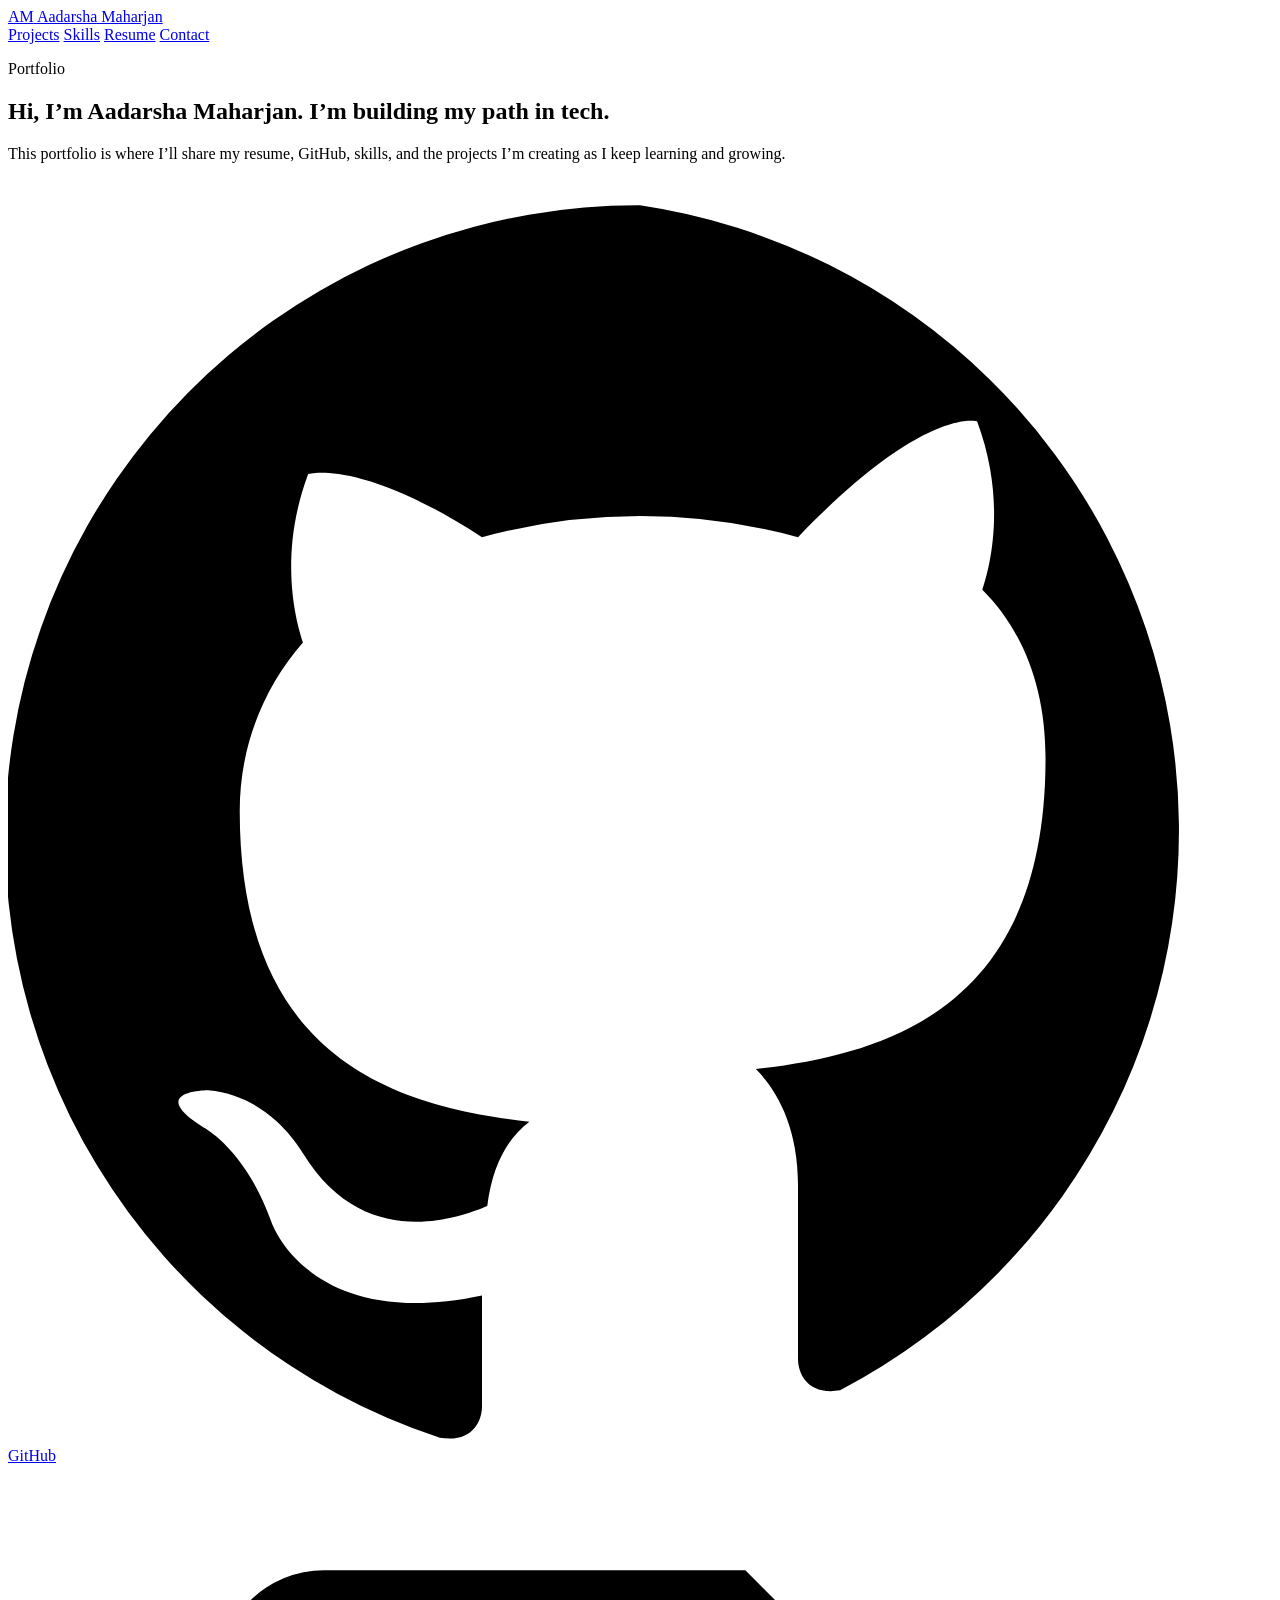
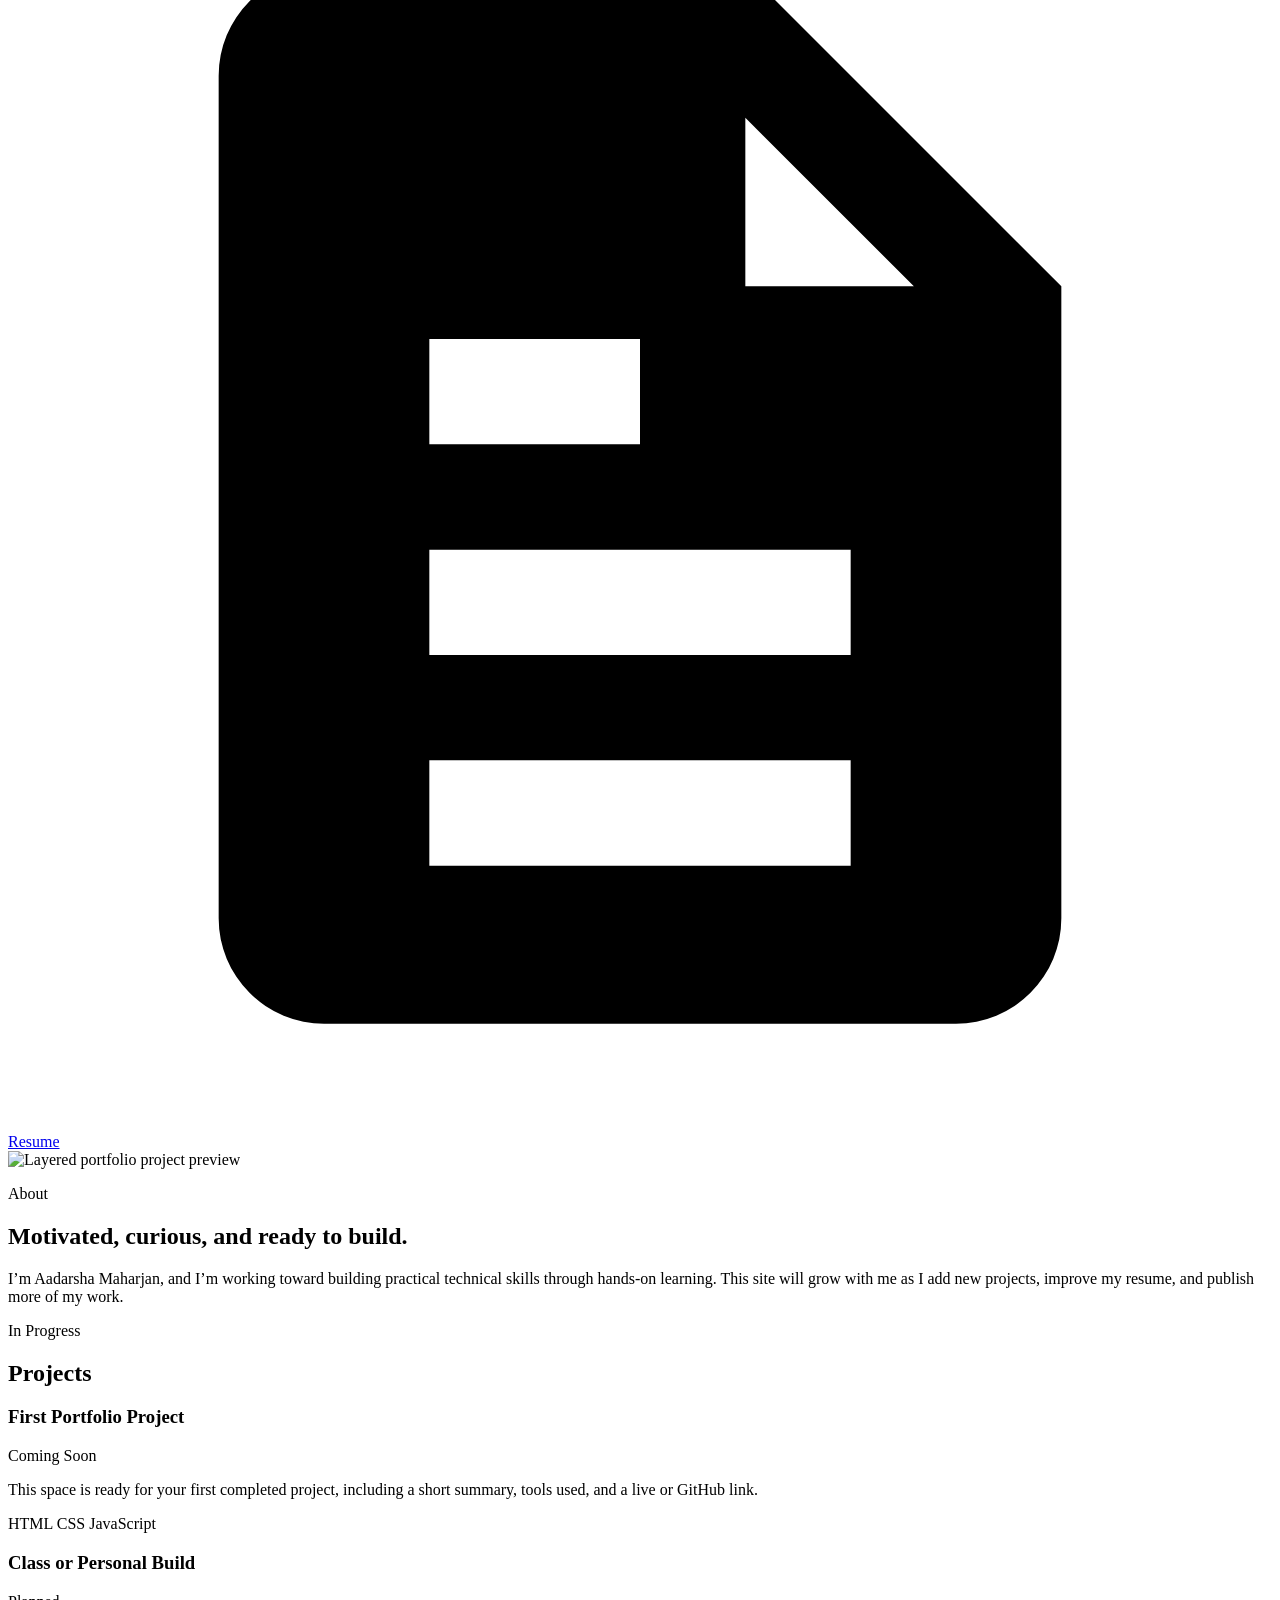
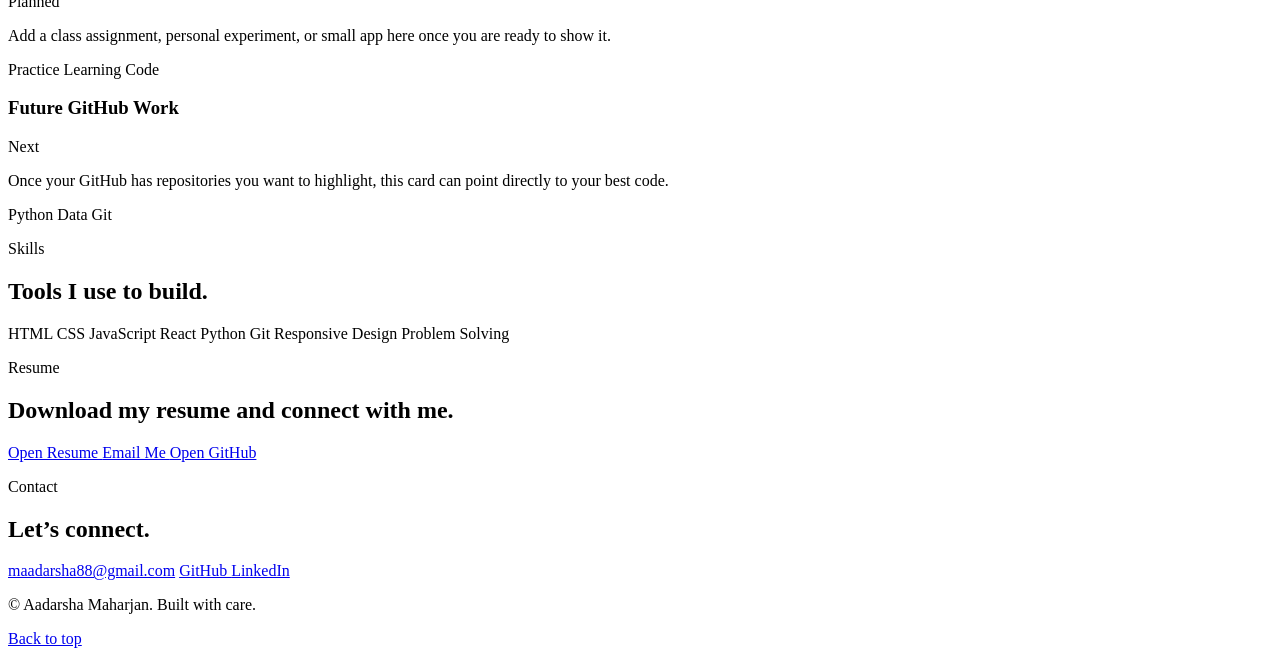
==== index.html @ b353021f "Add new index.html file" ====
<!doctype html>
<html lang="en">
  <head>
    <meta charset="utf-8" />
    <meta name="viewport" content="width=device-width, initial-scale=1" />
    <meta
      name="description"
      content="Portfolio website for Aadarsha Maharjan featuring resume, GitHub, skills, and upcoming projects."
    />
    <title>Aadarsha Maharjan | Portfolio</title>
    <link rel="preconnect" href="https://fonts.googleapis.com" />
    <link rel="preconnect" href="https://fonts.gstatic.com" crossorigin />
    <link
      href="https://fonts.googleapis.com/css2?family=Inter:wght@400;500;600;700;800&display=swap"
      rel="stylesheet"
    />
    <link rel="stylesheet" href="styles.css" />
  </head>
  <body>
    <header class="site-header">
      <a class="brand" href="#top" aria-label="Aadarsha Maharjan home">
        <span class="brand-mark">AM</span>
        <span>Aadarsha Maharjan</span>
      </a>

      <nav class="nav-links" aria-label="Main navigation">
        <a href="#projects">Projects</a>
        <a href="#skills">Skills</a>
        <a href="#resume">Resume</a>
        <a href="#contact">Contact</a>
      </nav>
    </header>

    <main id="top">
      <section class="hero" aria-labelledby="intro-title">
        <div class="hero-copy">
          <p class="eyebrow">Portfolio</p>
          <h1 id="intro-title">Hi, I’m Aadarsha Maharjan. I’m building my path in tech.</h1>
          <p class="hero-text">
            This portfolio is where I’ll share my resume, GitHub, skills, and the projects I’m
            creating as I keep learning and growing.
          </p>
          <div class="hero-actions" aria-label="Primary links">
            <a
              class="button primary"
              href="https://github.com/AadarshaMaharjan01"
              target="_blank"
              rel="noreferrer"
            >
              <svg aria-hidden="true" viewBox="0 0 24 24">
                <path
                  d="M12 .5A12 12 0 0 0 8.2 23.9c.6.1.8-.3.8-.6v-2.1c-3.3.7-4-1.4-4-1.4-.5-1.4-1.3-1.8-1.3-1.8-1.1-.7.1-.7.1-.7 1.2.1 1.8 1.2 1.8 1.2 1.1 1.8 2.8 1.3 3.5 1 .1-.8.4-1.3.8-1.6-2.7-.3-5.5-1.3-5.5-5.9 0-1.3.5-2.4 1.2-3.2-.1-.3-.5-1.6.1-3.2 0 0 1-.3 3.3 1.2a11.4 11.4 0 0 1 6 0C17.4 4.3 18.4 4.6 18.4 4.6c.6 1.6.2 2.9.1 3.2.8.8 1.2 1.9 1.2 3.2 0 4.6-2.8 5.6-5.5 5.9.4.4.8 1.1.8 2.2v3.3c0 .3.2.7.8.6A12 12 0 0 0 12 .5Z"
                />
              </svg>
              GitHub
            </a>
            <a
              class="button secondary"
              href="Resume_Aadarsha_New.docx"
              target="_blank"
              rel="noreferrer"
            >
              <svg aria-hidden="true" viewBox="0 0 24 24">
                <path
                  d="M14 2H6a2 2 0 0 0-2 2v16a2 2 0 0 0 2 2h12a2 2 0 0 0 2-2V8Zm0 2.8L17.2 8H14ZM8 13h8v2H8Zm0 4h8v2H8Zm0-8h4v2H8Z"
                />
              </svg>
              Resume
            </a>
          </div>
        </div>

        <div class="hero-visual" aria-label="Portfolio preview">
          <img src="assets/portfolio-visual.svg" alt="Layered portfolio project preview" />
        </div>
      </section>

      <section class="section about" aria-labelledby="about-title">
        <div>
          <p class="eyebrow">About</p>
          <h2 id="about-title">Motivated, curious, and ready to build.</h2>
        </div>
        <p>
          I’m Aadarsha Maharjan, and I’m working toward building practical technical skills through
          hands-on learning. This site will grow with me as I add new projects, improve my resume,
          and publish more of my work.
        </p>
      </section>

      <section class="section" id="projects" aria-labelledby="projects-title">
        <div class="section-heading">
          <p class="eyebrow">In Progress</p>
          <h2 id="projects-title">Projects</h2>
        </div>

        <div class="project-grid">
          <article class="project-card">
            <div class="project-media project-media-a"></div>
            <div class="project-body">
              <div class="project-topline">
                <h3>First Portfolio Project</h3>
                <span class="status-label">Coming Soon</span>
              </div>
              <p>
                This space is ready for your first completed project, including a short summary,
                tools used, and a live or GitHub link.
              </p>
              <div class="tags" aria-label="First Portfolio Project technologies">
                <span>HTML</span>
                <span>CSS</span>
                <span>JavaScript</span>
              </div>
            </div>
          </article>

          <article class="project-card">
            <div class="project-media project-media-b"></div>
            <div class="project-body">
              <div class="project-topline">
                <h3>Class or Personal Build</h3>
                <span class="status-label">Planned</span>
              </div>
              <p>
                Add a class assignment, personal experiment, or small app here once you are ready
                to show it.
              </p>
              <div class="tags" aria-label="Class or Personal Build technologies">
                <span>Practice</span>
                <span>Learning</span>
                <span>Code</span>
              </div>
            </div>
          </article>

          <article class="project-card">
            <div class="project-media project-media-c"></div>
            <div class="project-body">
              <div class="project-topline">
                <h3>Future GitHub Work</h3>
                <span class="status-label">Next</span>
              </div>
              <p>
                Once your GitHub has repositories you want to highlight, this card can point
                directly to your best code.
              </p>
              <div class="tags" aria-label="Future GitHub Work technologies">
                <span>Python</span>
                <span>Data</span>
                <span>Git</span>
              </div>
            </div>
          </article>
        </div>
      </section>

      <section class="section split-section" id="skills" aria-labelledby="skills-title">
        <div>
          <p class="eyebrow">Skills</p>
          <h2 id="skills-title">Tools I use to build.</h2>
        </div>

        <div class="skill-list" aria-label="Skills list">
          <span>HTML</span>
          <span>CSS</span>
          <span>JavaScript</span>
          <span>React</span>
          <span>Python</span>
          <span>Git</span>
          <span>Responsive Design</span>
          <span>Problem Solving</span>
        </div>
      </section>

      <section class="section resume-section" id="resume" aria-labelledby="resume-title">
        <div>
          <p class="eyebrow">Resume</p>
          <h2 id="resume-title">Download my resume and connect with me.</h2>
        </div>
        <div class="resume-actions">
          <a
            class="button primary"
            href="Resume_Aadarsha_New.docx"
            target="_blank"
            rel="noreferrer"
          >
            Open Resume
          </a>
          <a class="button secondary" href="mailto:maadarsha88@gmail.com">
            Email Me
          </a>
          <a
            class="button secondary"
            href="https://github.com/AadarshaMaharjan01"
            target="_blank"
            rel="noreferrer"
          >
            Open GitHub
          </a>
        </div>
      </section>

      <section class="section contact" id="contact" aria-labelledby="contact-title">
        <div>
          <p class="eyebrow">Contact</p>
          <h2 id="contact-title">Let’s connect.</h2>
        </div>
        <div class="contact-links">
          <a href="mailto:maadarsha88@gmail.com">maadarsha88@gmail.com</a>
          <a href="https://github.com/AadarshaMaharjan01" target="_blank" rel="noreferrer">
            GitHub
          </a>
          <a
            href="https://www.linkedin.com/in/aadarsha-maharjan-743132310/?skipRedirect=true"
            target="_blank"
            rel="noreferrer"
          >
            LinkedIn
          </a>
        </div>
      </section>
    </main>

    <footer class="site-footer">
      <p>© <span id="year"></span> Aadarsha Maharjan. Built with care.</p>
      <a href="#top">Back to top</a>
    </footer>

    <script src="script.js"></script>
  </body>
</html>
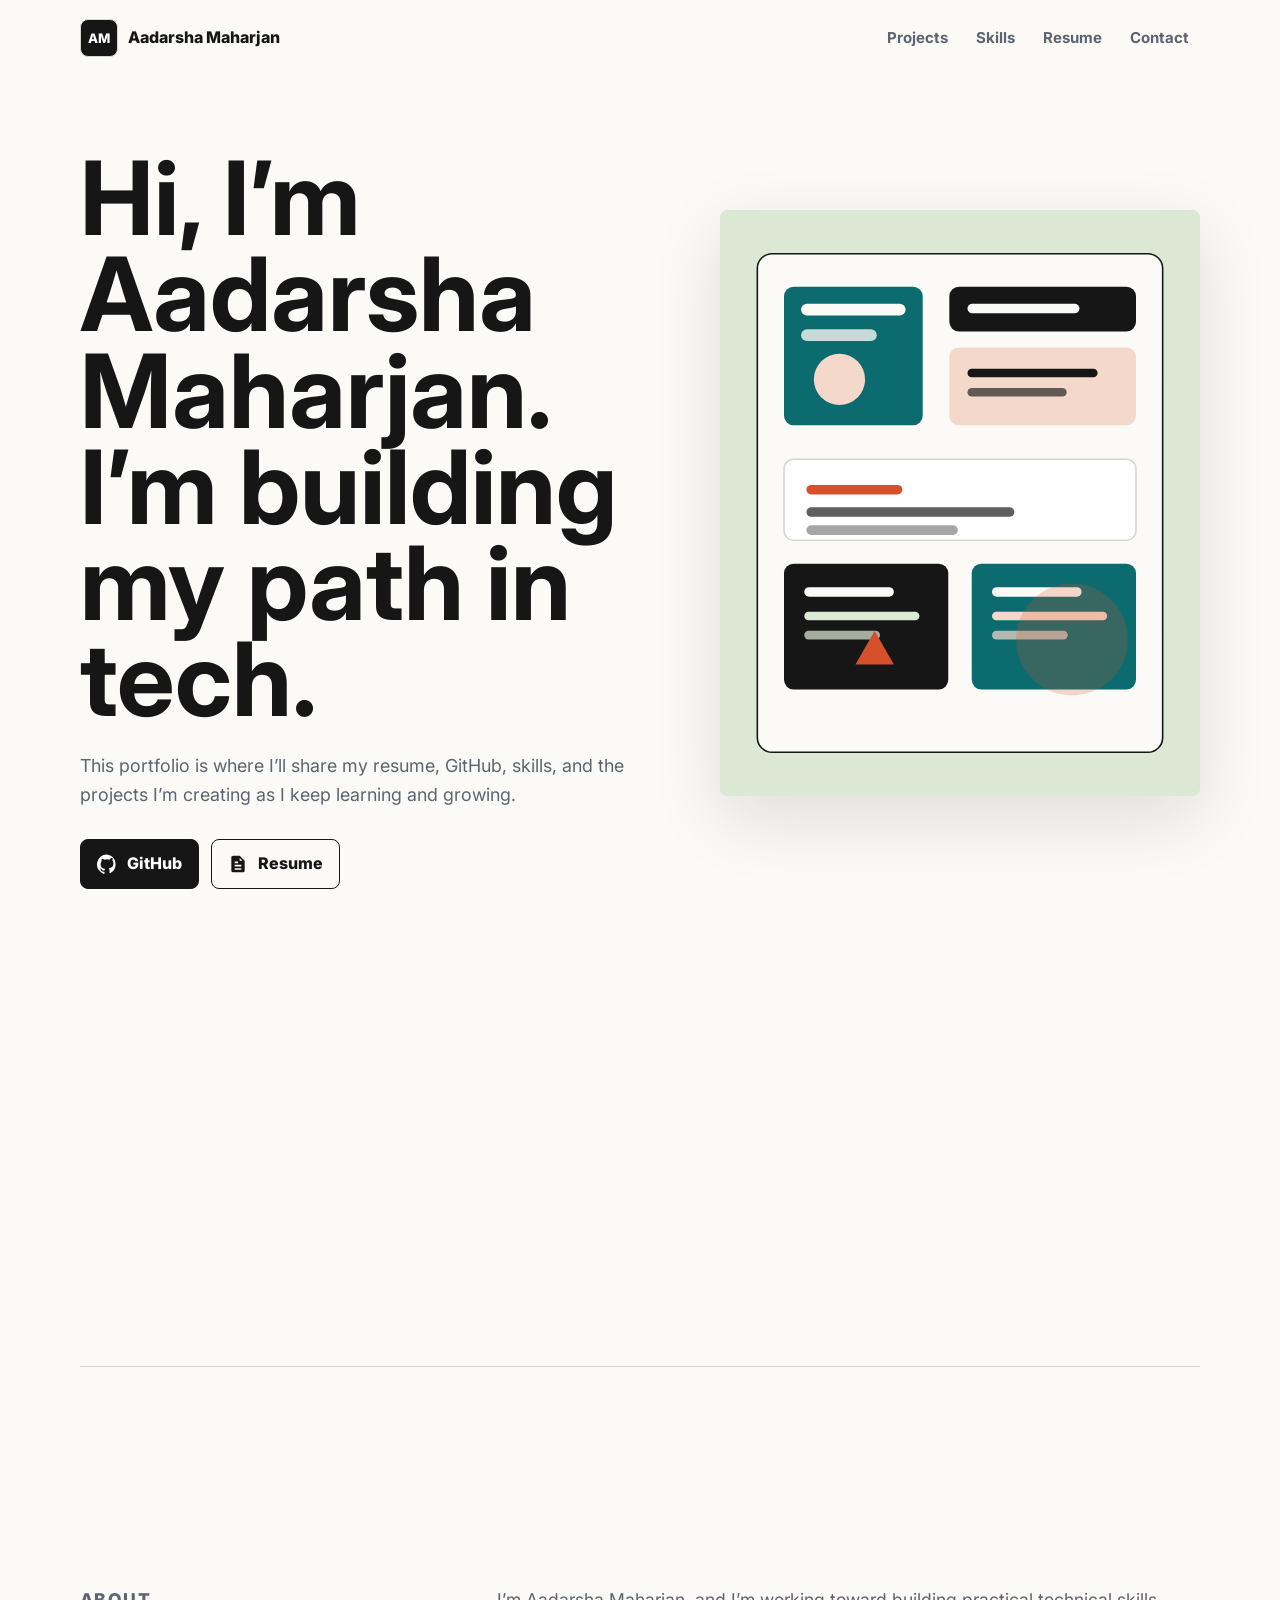
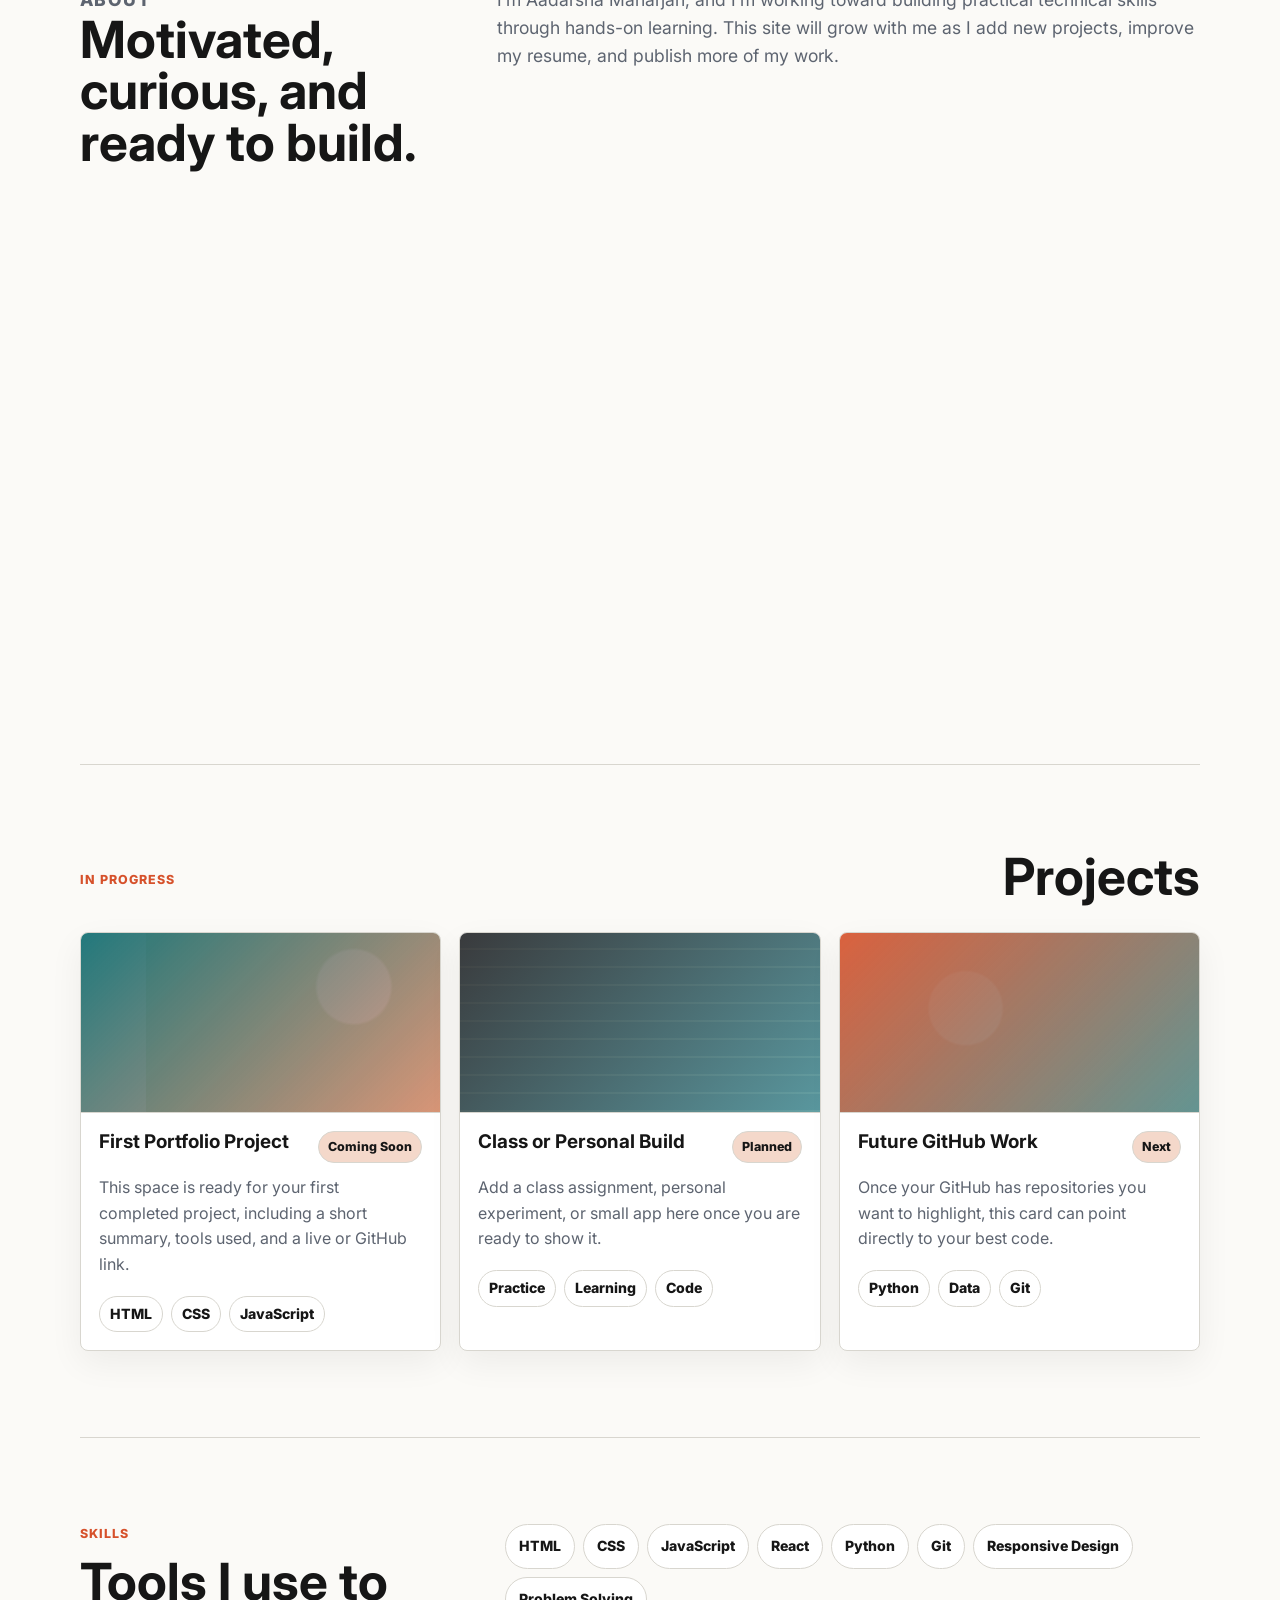
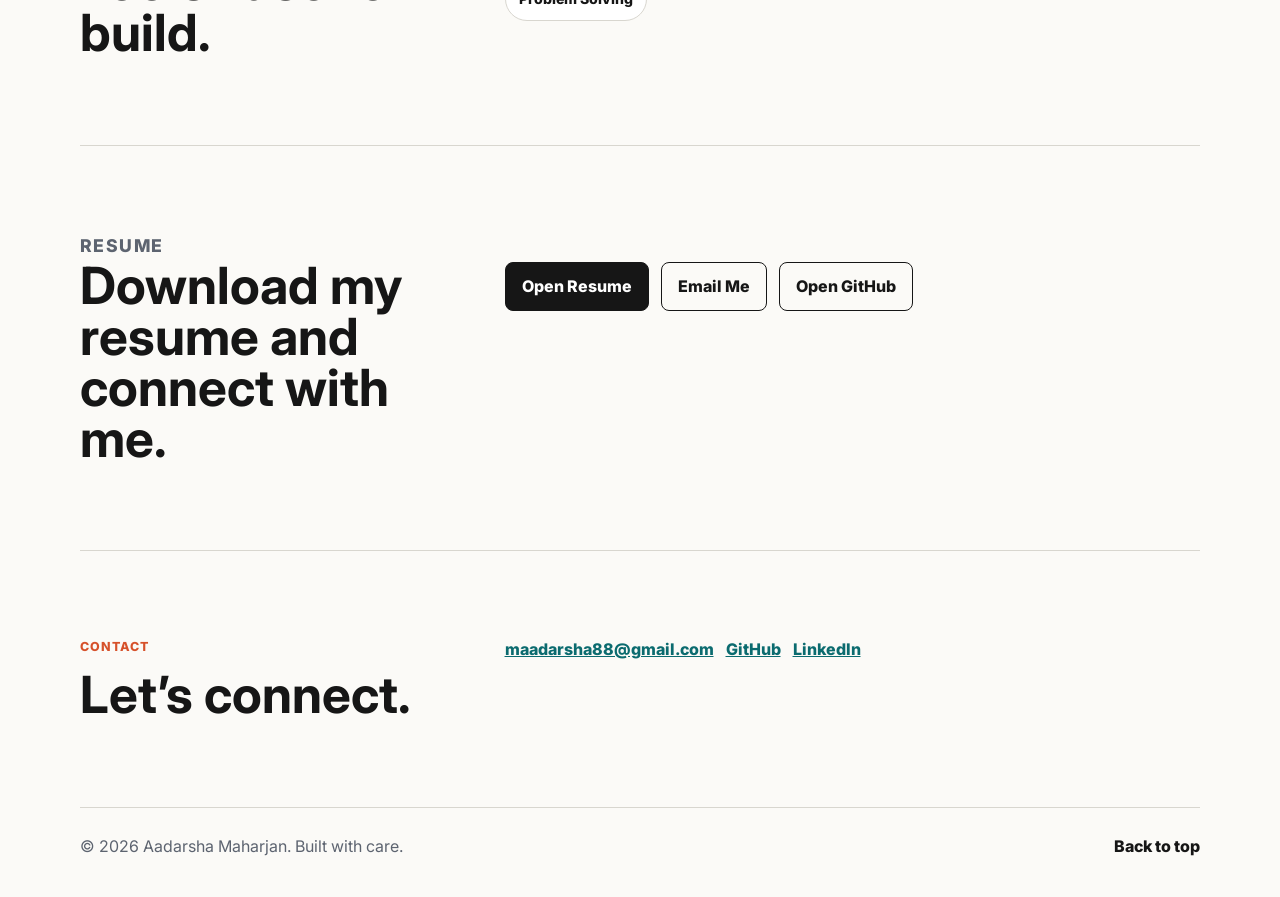
==== commit 35204b29: "Add files via upload" ====
--- a/index.html
+++ b/index.html
@@ -32,60 +32,64 @@
     </header>
 
     <main id="top">
-      <section class="hero" aria-labelledby="intro-title">
-        <div class="hero-copy">
-          <p class="eyebrow">Portfolio</p>
-          <h1 id="intro-title">Hi, I’m Aadarsha Maharjan. I’m building my path in tech.</h1>
-          <p class="hero-text">
-            This portfolio is where I’ll share my resume, GitHub, skills, and the projects I’m
-            creating as I keep learning and growing.
+      <div class="hero-stage">
+        <section class="hero" aria-labelledby="intro-title">
+          <div class="hero-copy">
+            <p class="eyebrow hero-kicker scroll-fade step-one">Portfolio</p>
+            <h1 id="intro-title">Hi, I’m Aadarsha Maharjan. I’m building my path in tech.</h1>
+            <p class="hero-text scroll-fade step-one">
+              This portfolio is where I’ll share my resume, GitHub, skills, and the projects I’m
+              creating as I keep learning and growing.
+            </p>
+            <div class="hero-actions scroll-fade step-two" aria-label="Primary links">
+              <a
+                class="button primary"
+                href="https://github.com/AadarshaMaharjan01"
+                target="_blank"
+                rel="noreferrer"
+              >
+                <svg aria-hidden="true" viewBox="0 0 24 24">
+                  <path
+                    d="M12 .5A12 12 0 0 0 8.2 23.9c.6.1.8-.3.8-.6v-2.1c-3.3.7-4-1.4-4-1.4-.5-1.4-1.3-1.8-1.3-1.8-1.1-.7.1-.7.1-.7 1.2.1 1.8 1.2 1.8 1.2 1.1 1.8 2.8 1.3 3.5 1 .1-.8.4-1.3.8-1.6-2.7-.3-5.5-1.3-5.5-5.9 0-1.3.5-2.4 1.2-3.2-.1-.3-.5-1.6.1-3.2 0 0 1-.3 3.3 1.2a11.4 11.4 0 0 1 6 0C17.4 4.3 18.4 4.6 18.4 4.6c.6 1.6.2 2.9.1 3.2.8.8 1.2 1.9 1.2 3.2 0 4.6-2.8 5.6-5.5 5.9.4.4.8 1.1.8 2.2v3.3c0 .3.2.7.8.6A12 12 0 0 0 12 .5Z"
+                  />
+                </svg>
+                GitHub
+              </a>
+              <a
+                class="button secondary"
+                href="Resume_Aadarsha_New.docx"
+                target="_blank"
+                rel="noreferrer"
+              >
+                <svg aria-hidden="true" viewBox="0 0 24 24">
+                  <path
+                    d="M14 2H6a2 2 0 0 0-2 2v16a2 2 0 0 0 2 2h12a2 2 0 0 0 2-2V8Zm0 2.8L17.2 8H14ZM8 13h8v2H8Zm0 4h8v2H8Zm0-8h4v2H8Z"
+                  />
+                </svg>
+                Resume
+              </a>
+            </div>
+          </div>
+
+          <div class="hero-visual scroll-fade step-three" aria-label="Portfolio preview">
+            <img src="assets/portfolio-visual.svg" alt="Layered portfolio project preview" />
+          </div>
+        </section>
+      </div>
+
+      <div class="about-stage">
+        <section class="section about" aria-labelledby="about-title">
+          <div class="scroll-fade about-step-one">
+            <p class="eyebrow">About</p>
+            <h2 id="about-title">Motivated, curious, and ready to build.</h2>
+          </div>
+          <p class="scroll-fade about-step-two">
+            I’m Aadarsha Maharjan, and I’m working toward building practical technical skills
+            through hands-on learning. This site will grow with me as I add new projects, improve
+            my resume, and publish more of my work.
           </p>
-          <div class="hero-actions" aria-label="Primary links">
-            <a
-              class="button primary"
-              href="https://github.com/AadarshaMaharjan01"
-              target="_blank"
-              rel="noreferrer"
-            >
-              <svg aria-hidden="true" viewBox="0 0 24 24">
-                <path
-                  d="M12 .5A12 12 0 0 0 8.2 23.9c.6.1.8-.3.8-.6v-2.1c-3.3.7-4-1.4-4-1.4-.5-1.4-1.3-1.8-1.3-1.8-1.1-.7.1-.7.1-.7 1.2.1 1.8 1.2 1.8 1.2 1.1 1.8 2.8 1.3 3.5 1 .1-.8.4-1.3.8-1.6-2.7-.3-5.5-1.3-5.5-5.9 0-1.3.5-2.4 1.2-3.2-.1-.3-.5-1.6.1-3.2 0 0 1-.3 3.3 1.2a11.4 11.4 0 0 1 6 0C17.4 4.3 18.4 4.6 18.4 4.6c.6 1.6.2 2.9.1 3.2.8.8 1.2 1.9 1.2 3.2 0 4.6-2.8 5.6-5.5 5.9.4.4.8 1.1.8 2.2v3.3c0 .3.2.7.8.6A12 12 0 0 0 12 .5Z"
-                />
-              </svg>
-              GitHub
-            </a>
-            <a
-              class="button secondary"
-              href="Resume_Aadarsha_New.docx"
-              target="_blank"
-              rel="noreferrer"
-            >
-              <svg aria-hidden="true" viewBox="0 0 24 24">
-                <path
-                  d="M14 2H6a2 2 0 0 0-2 2v16a2 2 0 0 0 2 2h12a2 2 0 0 0 2-2V8Zm0 2.8L17.2 8H14ZM8 13h8v2H8Zm0 4h8v2H8Zm0-8h4v2H8Z"
-                />
-              </svg>
-              Resume
-            </a>
-          </div>
-        </div>
-
-        <div class="hero-visual" aria-label="Portfolio preview">
-          <img src="assets/portfolio-visual.svg" alt="Layered portfolio project preview" />
-        </div>
-      </section>
-
-      <section class="section about" aria-labelledby="about-title">
-        <div>
-          <p class="eyebrow">About</p>
-          <h2 id="about-title">Motivated, curious, and ready to build.</h2>
-        </div>
-        <p>
-          I’m Aadarsha Maharjan, and I’m working toward building practical technical skills through
-          hands-on learning. This site will grow with me as I add new projects, improve my resume,
-          and publish more of my work.
-        </p>
-      </section>
+        </section>
+      </div>
 
       <section class="section" id="projects" aria-labelledby="projects-title">
         <div class="section-heading">
--- a/styles.css
+++ b/styles.css
@@ -0,0 +1,506 @@
+:root {
+  color-scheme: light;
+  --ink: #161616;
+  --muted: #5d6470;
+  --paper: #fbfaf7;
+  --panel: #ffffff;
+  --line: #d8d6cf;
+  --primary: #0b6b6f;
+  --primary-dark: #084f53;
+  --accent: #d6512b;
+  --accent-soft: #f4d8ca;
+  --green-soft: #dbe8d3;
+  --shadow: 0 22px 70px rgba(20, 20, 20, 0.12);
+}
+
+* {
+  box-sizing: border-box;
+}
+
+html {
+  scroll-behavior: smooth;
+}
+
+body {
+  margin: 0;
+  background: var(--paper);
+  color: var(--ink);
+  font-family: Inter, system-ui, -apple-system, BlinkMacSystemFont, "Segoe UI", sans-serif;
+  line-height: 1.6;
+}
+
+a {
+  color: inherit;
+}
+
+.site-header {
+  position: sticky;
+  top: 0;
+  z-index: 10;
+  display: flex;
+  align-items: center;
+  justify-content: space-between;
+  gap: 24px;
+  width: min(1120px, calc(100% - 32px));
+  margin: 0 auto;
+  padding: 18px 0;
+  background: rgba(251, 250, 247, 0.88);
+  backdrop-filter: blur(16px);
+}
+
+.brand,
+.nav-links,
+.hero-actions,
+.resume-actions,
+.contact-links,
+.site-footer {
+  display: flex;
+  align-items: center;
+}
+
+.brand {
+  gap: 10px;
+  font-weight: 800;
+  text-decoration: none;
+  letter-spacing: 0;
+}
+
+.brand-mark {
+  display: inline-grid;
+  width: 38px;
+  height: 38px;
+  place-items: center;
+  border: 1px solid var(--line);
+  background: var(--ink);
+  color: white;
+  border-radius: 8px;
+  font-size: 0.82rem;
+}
+
+.nav-links {
+  gap: 6px;
+}
+
+.nav-links a {
+  padding: 8px 11px;
+  color: var(--muted);
+  font-size: 0.94rem;
+  font-weight: 700;
+  text-decoration: none;
+}
+
+.nav-links a:hover {
+  color: var(--ink);
+}
+
+main {
+  width: min(1120px, calc(100% - 32px));
+  margin: 0 auto;
+}
+
+.hero-stage {
+  min-height: calc(100vh + 390px);
+}
+
+.about-stage {
+  min-height: calc(82vh + 260px);
+}
+
+.hero {
+  position: sticky;
+  top: var(--header-height, 74px);
+  display: grid;
+  grid-template-columns: minmax(0, 1.02fr) minmax(320px, 0.82fr);
+  align-items: center;
+  gap: 44px;
+  min-height: calc(100vh - var(--header-height, 74px));
+  padding: 42px 0 74px;
+}
+
+.about-stage .about {
+  position: sticky;
+  top: var(--header-height, 74px);
+  min-height: min(620px, calc(82vh - var(--header-height, 74px)));
+  align-content: center;
+  gap: 30px;
+  padding: 56px 0;
+}
+
+.eyebrow {
+  margin: 0 0 12px;
+  color: var(--accent);
+  font-size: 0.78rem;
+  font-weight: 800;
+  letter-spacing: 0.08em;
+  text-transform: uppercase;
+}
+
+h1,
+h2,
+h3,
+p {
+  overflow-wrap: anywhere;
+}
+
+h1 {
+  max-width: 820px;
+  margin: 0;
+  font-size: clamp(3rem, 8vw, 6.7rem);
+  line-height: 0.94;
+  letter-spacing: 0;
+}
+
+h2 {
+  margin: 0;
+  font-size: clamp(2rem, 4vw, 4.15rem);
+  line-height: 1;
+  letter-spacing: 0;
+}
+
+h3 {
+  margin: 0;
+  font-size: 1.18rem;
+  line-height: 1.2;
+}
+
+.hero-text {
+  max-width: 670px;
+  margin: 24px 0 0;
+  color: var(--muted);
+  font-size: 1.12rem;
+}
+
+.js .scroll-fade {
+  opacity: var(--reveal-opacity, 0);
+  transform: translateY(var(--reveal-lift, 22px));
+  transition:
+    opacity 120ms linear,
+    transform 120ms linear;
+  will-change: opacity, transform;
+}
+
+.js .step-one {
+  --reveal-opacity: var(--hero-reveal-one, 0);
+  --reveal-lift: calc((1 - var(--hero-reveal-one, 0)) * 22px);
+}
+
+.js .step-two {
+  --reveal-opacity: var(--hero-reveal-two, 0);
+  --reveal-lift: calc((1 - var(--hero-reveal-two, 0)) * 24px);
+}
+
+.js .step-three {
+  --reveal-opacity: var(--hero-reveal-three, 0);
+  --reveal-lift: calc((1 - var(--hero-reveal-three, 0)) * 28px);
+}
+
+.js .about-step-one {
+  --reveal-opacity: var(--about-reveal-one, 0);
+  --reveal-lift: calc((1 - var(--about-reveal-one, 0)) * 24px);
+}
+
+.js .about-step-two {
+  --reveal-opacity: var(--about-reveal-two, 0);
+  --reveal-lift: calc((1 - var(--about-reveal-two, 0)) * 28px);
+}
+
+@media (prefers-reduced-motion: reduce) {
+  .js .scroll-fade {
+    opacity: 1;
+    transform: none;
+    transition: none;
+  }
+}
+
+.hero-actions,
+.resume-actions {
+  flex-wrap: wrap;
+  gap: 12px;
+  margin-top: 30px;
+}
+
+.button {
+  display: inline-flex;
+  align-items: center;
+  justify-content: center;
+  min-height: 46px;
+  gap: 10px;
+  padding: 11px 16px;
+  border: 1px solid var(--ink);
+  border-radius: 8px;
+  font-weight: 800;
+  text-decoration: none;
+}
+
+.button svg {
+  width: 20px;
+  height: 20px;
+  fill: currentColor;
+  flex: 0 0 auto;
+}
+
+.button.primary {
+  background: var(--ink);
+  color: white;
+}
+
+.button.primary:hover {
+  background: var(--primary-dark);
+  border-color: var(--primary-dark);
+}
+
+.button.secondary {
+  background: transparent;
+  color: var(--ink);
+}
+
+.button.secondary:hover {
+  background: var(--accent-soft);
+}
+
+.hero-visual {
+  position: relative;
+  min-height: 460px;
+  border-radius: 8px;
+  overflow: hidden;
+  box-shadow: var(--shadow);
+  background: var(--green-soft);
+}
+
+.hero-visual img {
+  display: block;
+  width: 100%;
+  height: 100%;
+  min-height: 460px;
+  object-fit: cover;
+}
+
+.section {
+  padding: 86px 0;
+  border-top: 1px solid var(--line);
+}
+
+.about,
+.split-section,
+.resume-section,
+.contact {
+  display: grid;
+  grid-template-columns: minmax(220px, 0.55fr) minmax(0, 1fr);
+  gap: 42px;
+  align-items: start;
+}
+
+.about p,
+.resume-section p {
+  margin: 0;
+  color: var(--muted);
+  font-size: 1.1rem;
+}
+
+.section-heading {
+  display: flex;
+  align-items: end;
+  justify-content: space-between;
+  gap: 24px;
+  margin-bottom: 30px;
+}
+
+.project-grid {
+  display: grid;
+  grid-template-columns: repeat(3, minmax(0, 1fr));
+  gap: 18px;
+}
+
+.project-card {
+  min-width: 0;
+  overflow: hidden;
+  border: 1px solid var(--line);
+  border-radius: 8px;
+  background: var(--panel);
+  box-shadow: 0 12px 34px rgba(20, 20, 20, 0.06);
+}
+
+.project-media {
+  min-height: 180px;
+  border-bottom: 1px solid var(--line);
+  background-color: var(--green-soft);
+  background-image:
+    linear-gradient(135deg, rgba(11, 107, 111, 0.9), rgba(214, 81, 43, 0.55)),
+    radial-gradient(circle at 76% 30%, rgba(255, 255, 255, 0.85) 0 12%, transparent 13%),
+    linear-gradient(90deg, rgba(255, 255, 255, 0.7) 0 18%, transparent 18% 100%);
+}
+
+.project-media-b {
+  background-color: #d9dfeb;
+  background-image:
+    linear-gradient(135deg, rgba(22, 22, 22, 0.82), rgba(11, 107, 111, 0.62)),
+    repeating-linear-gradient(0deg, rgba(255, 255, 255, 0.8) 0 2px, transparent 2px 18px);
+}
+
+.project-media-c {
+  background-color: var(--accent-soft);
+  background-image:
+    linear-gradient(135deg, rgba(214, 81, 43, 0.88), rgba(11, 107, 111, 0.62)),
+    radial-gradient(circle at 35% 42%, rgba(255, 255, 255, 0.75) 0 14%, transparent 15%);
+}
+
+.project-body {
+  padding: 18px;
+}
+
+.project-topline {
+  display: flex;
+  align-items: start;
+  justify-content: space-between;
+  gap: 14px;
+}
+
+.project-topline a {
+  color: var(--primary);
+  font-weight: 800;
+  text-decoration: none;
+}
+
+.status-label {
+  flex: 0 0 auto;
+  border: 1px solid var(--line);
+  border-radius: 999px;
+  padding: 5px 9px;
+  background: var(--accent-soft);
+  color: var(--ink);
+  font-size: 0.78rem;
+  font-weight: 800;
+}
+
+.project-body p {
+  min-height: 76px;
+  margin: 12px 0 18px;
+  color: var(--muted);
+}
+
+.tags,
+.skill-list {
+  display: flex;
+  flex-wrap: wrap;
+  gap: 8px;
+}
+
+.tags span,
+.skill-list span {
+  border: 1px solid var(--line);
+  border-radius: 999px;
+  background: #fff;
+  color: var(--ink);
+  font-size: 0.88rem;
+  font-weight: 800;
+}
+
+.tags span {
+  padding: 6px 10px;
+}
+
+.skill-list span {
+  padding: 10px 13px;
+}
+
+.contact-links {
+  flex-wrap: wrap;
+  gap: 12px;
+}
+
+.contact-links a,
+.contact-links span {
+  color: var(--primary);
+  font-weight: 800;
+}
+
+.site-footer {
+  justify-content: space-between;
+  gap: 20px;
+  width: min(1120px, calc(100% - 32px));
+  margin: 0 auto;
+  padding: 26px 0 38px;
+  border-top: 1px solid var(--line);
+  color: var(--muted);
+}
+
+.site-footer p {
+  margin: 0;
+}
+
+.site-footer a {
+  color: var(--ink);
+  font-weight: 800;
+  text-decoration: none;
+}
+
+@media (max-width: 860px) {
+  .site-header {
+    align-items: start;
+    flex-direction: column;
+  }
+
+  .nav-links {
+    width: 100%;
+    overflow-x: auto;
+    padding-bottom: 4px;
+  }
+
+  .hero,
+  .about,
+  .split-section,
+  .resume-section,
+  .contact {
+    grid-template-columns: 1fr;
+  }
+
+  .hero {
+    min-height: auto;
+    gap: 30px;
+    padding-top: 34px;
+  }
+
+  .hero-visual,
+  .hero-visual img {
+    min-height: 340px;
+  }
+
+  .project-grid {
+    grid-template-columns: 1fr;
+  }
+
+  .project-body p {
+    min-height: 0;
+  }
+}
+
+@media (max-width: 520px) {
+  main,
+  .site-header,
+  .site-footer {
+    width: min(100% - 24px, 1120px);
+  }
+
+  h1 {
+    font-size: clamp(2.45rem, 15vw, 3.4rem);
+  }
+
+  h2 {
+    font-size: 2rem;
+  }
+
+  .section {
+    padding: 62px 0;
+  }
+
+  .button,
+  .resume-actions,
+  .hero-actions {
+    width: 100%;
+  }
+
+  .site-footer {
+    align-items: start;
+    flex-direction: column;
+  }
+}
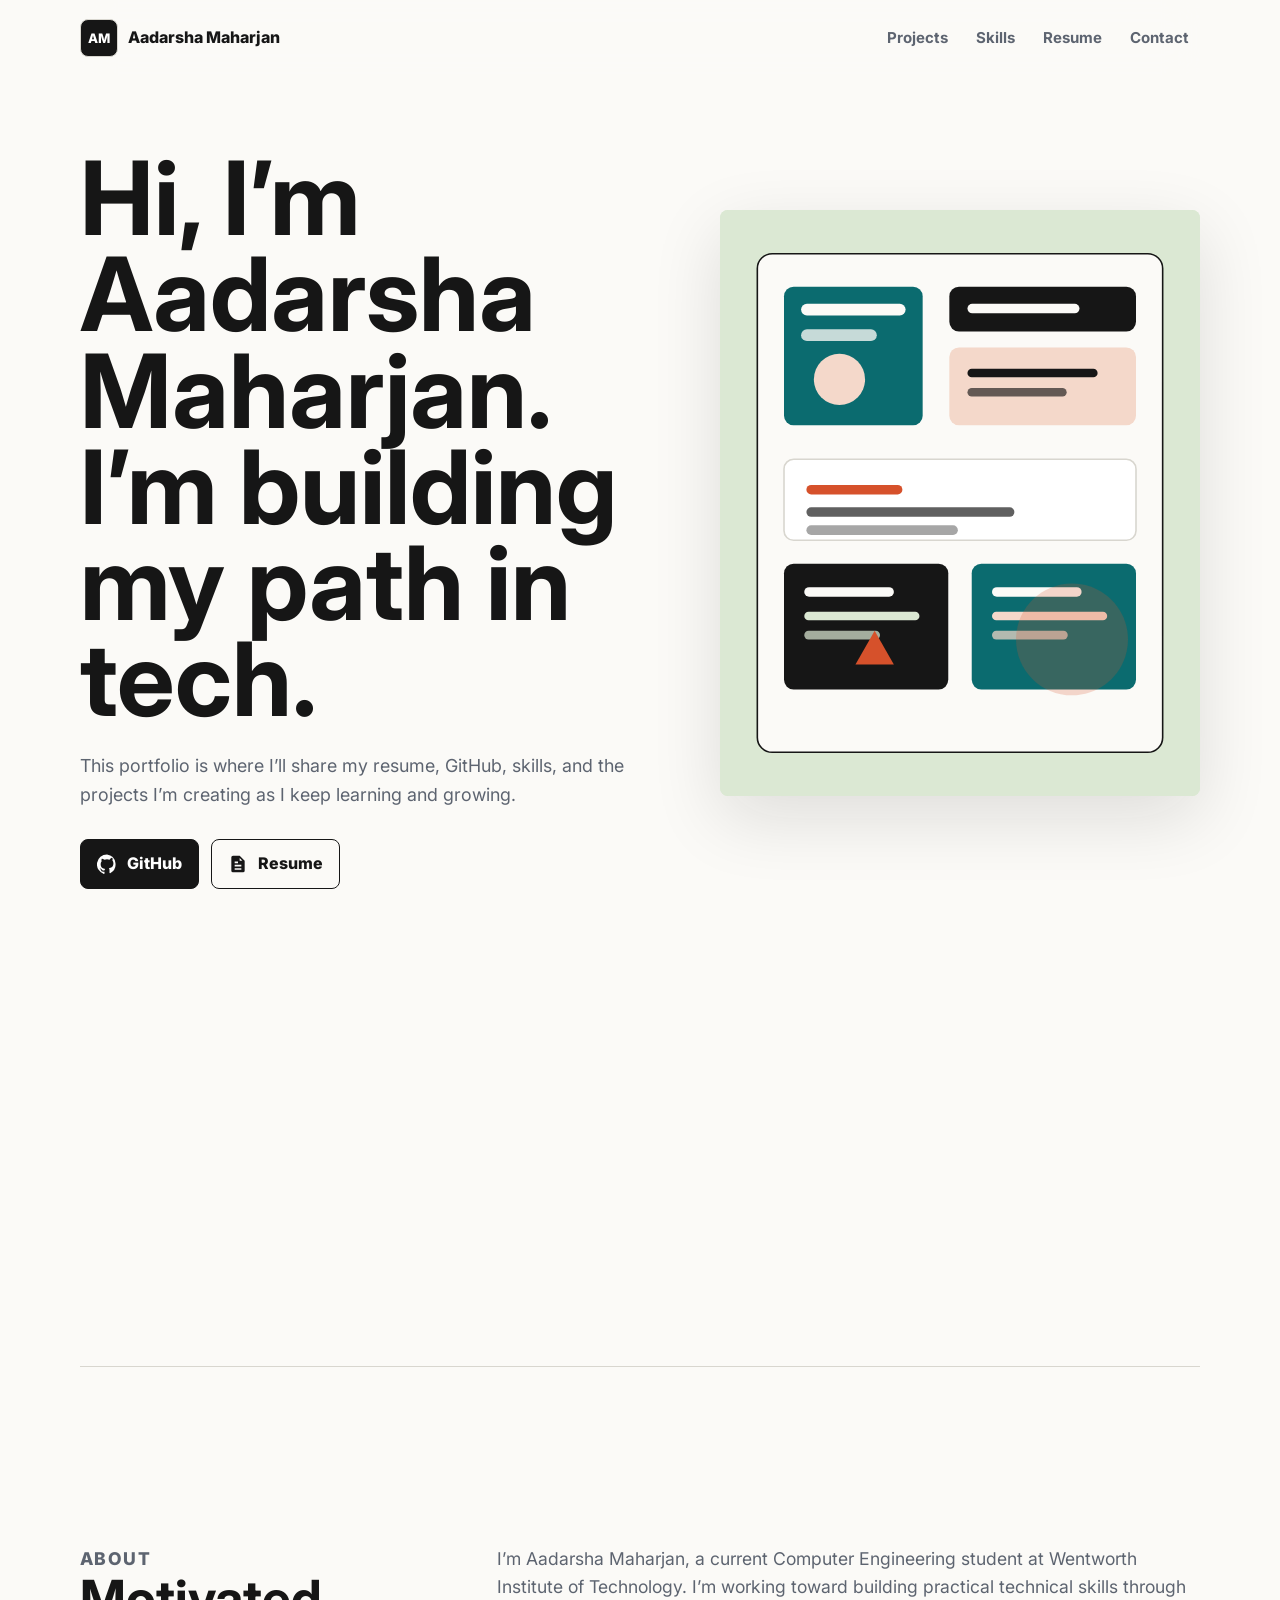
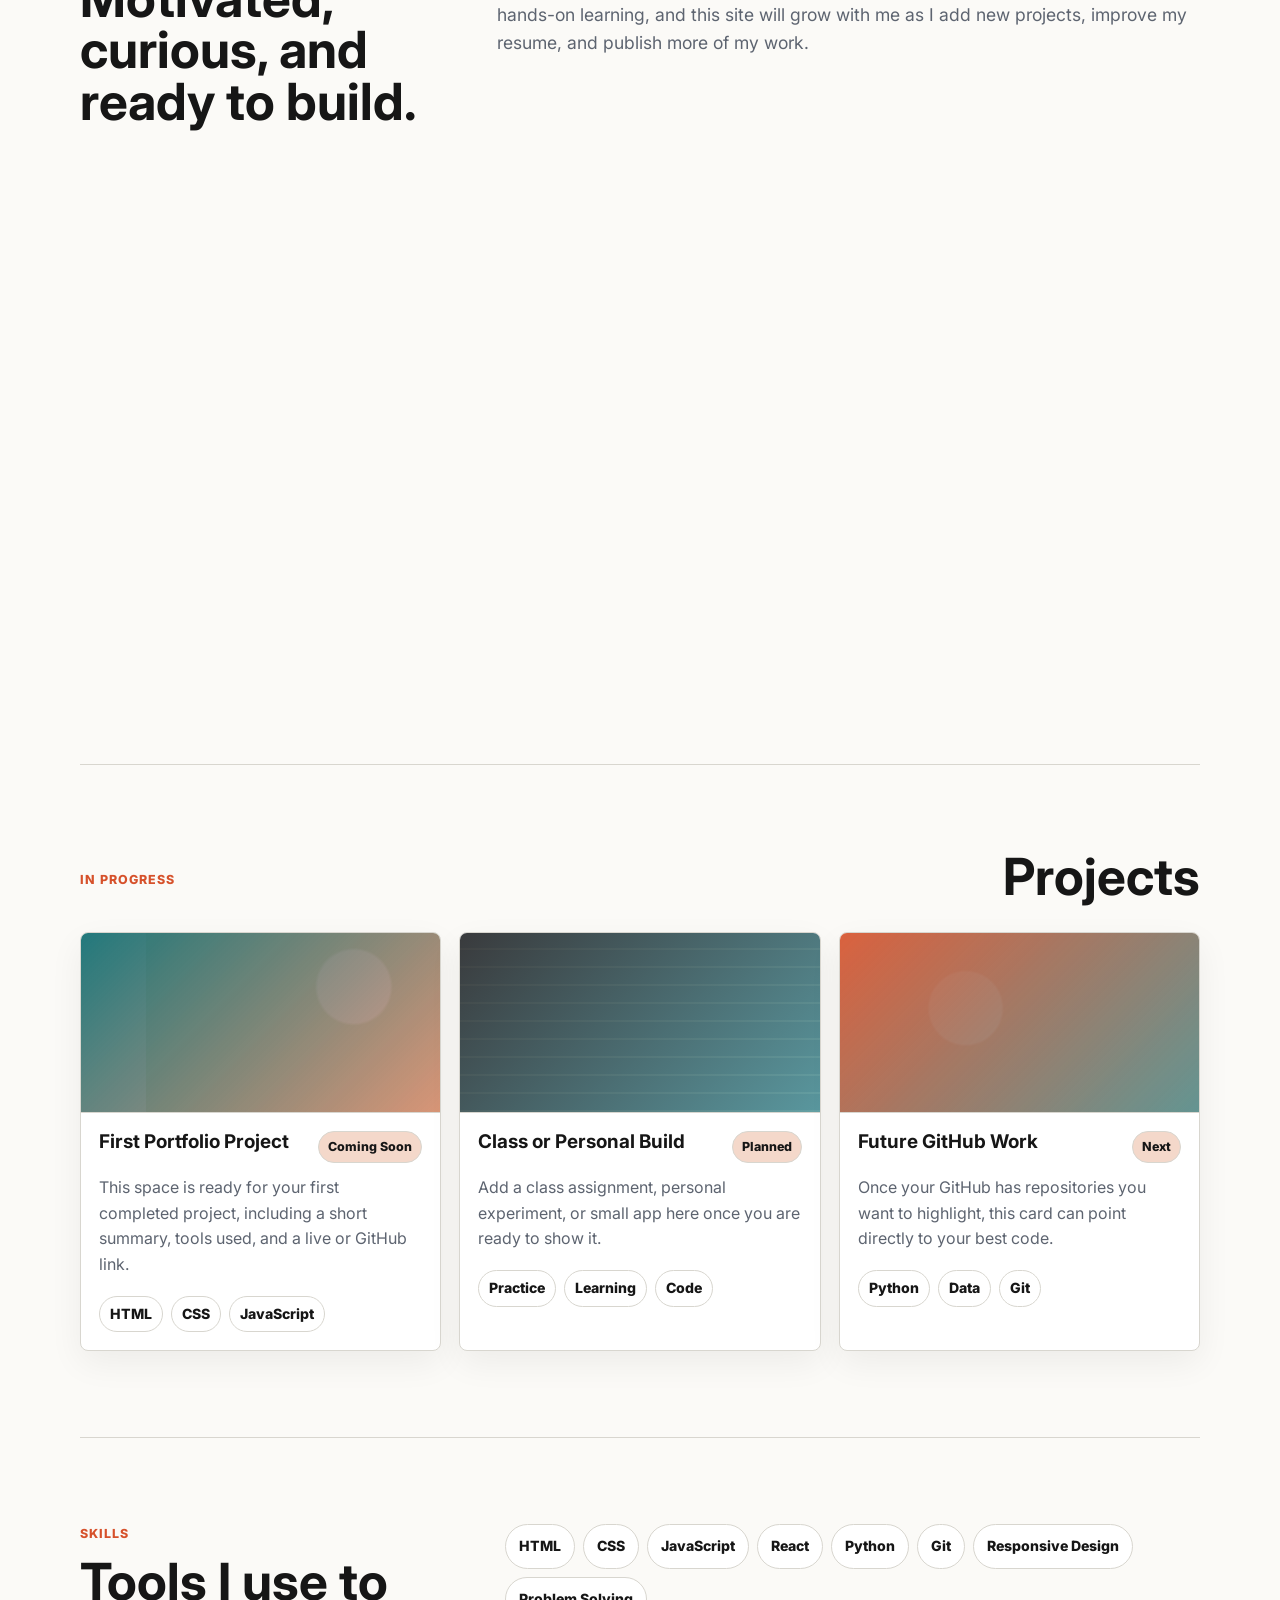
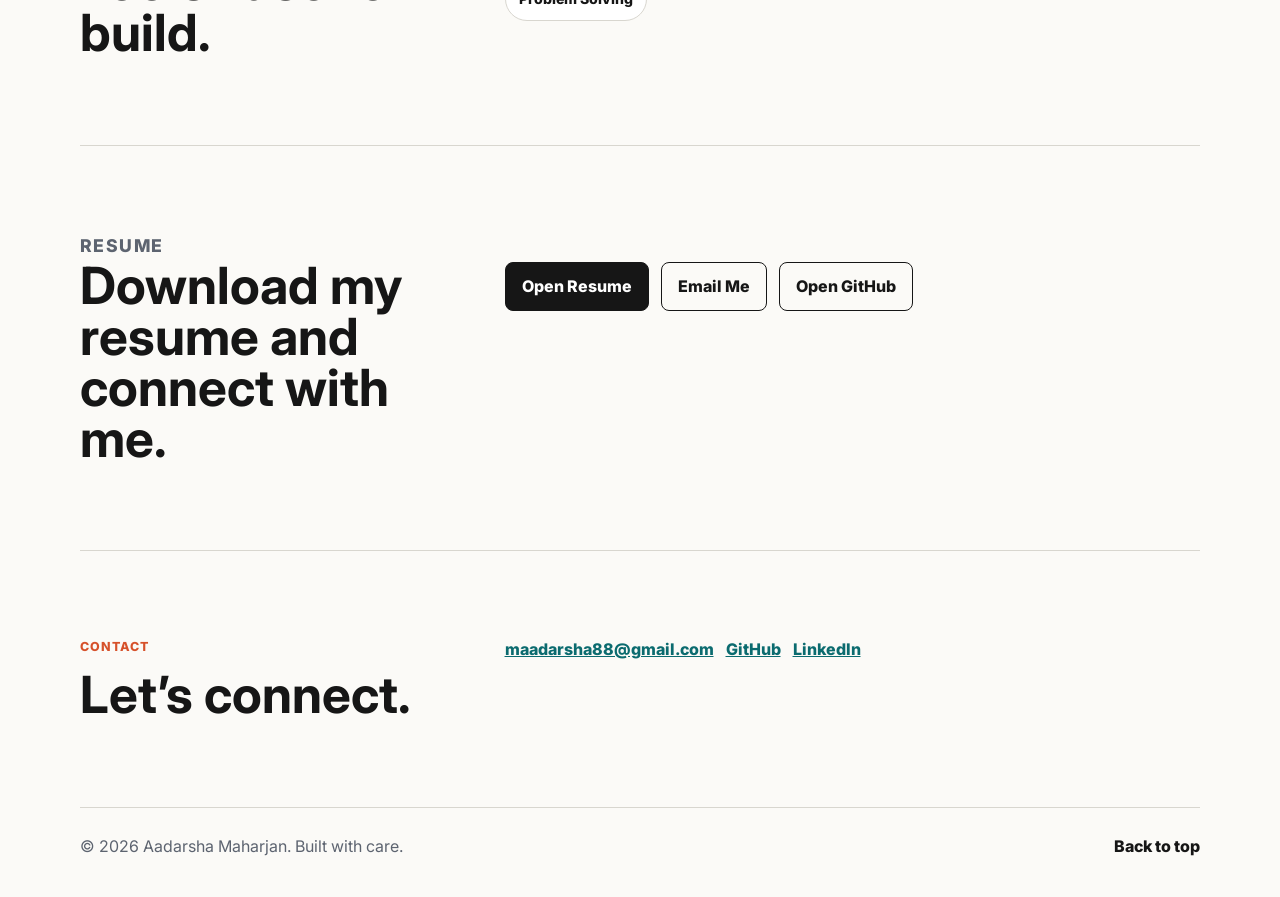
==== commit 9e359b33: "Update personal introduction in index.html" ====
--- a/index.html
+++ b/index.html
@@ -84,10 +84,16 @@
             <h2 id="about-title">Motivated, curious, and ready to build.</h2>
           </div>
           <p class="scroll-fade about-step-two">
-            I’m Aadarsha Maharjan, and I’m working toward building practical technical skills
-            through hands-on learning. This site will grow with me as I add new projects, improve
-            my resume, and publish more of my work.
+            I’m Aadarsha Maharjan, a current Computer Engineering student at Wentworth Institute of
+            Technology. I’m working toward building practical technical skills through hands-on
+            learning, and this site will grow with me as I add new projects, improve my resume, and
+            publish more of my work.
           </p>
+          <div class="study-details scroll-fade about-step-three" aria-label="Education details">
+            <span>Current Student</span>
+            <span>Computer Engineering</span>
+            <span>Expected Graduation: 2029</span>
+          </div>
         </section>
       </div>
 
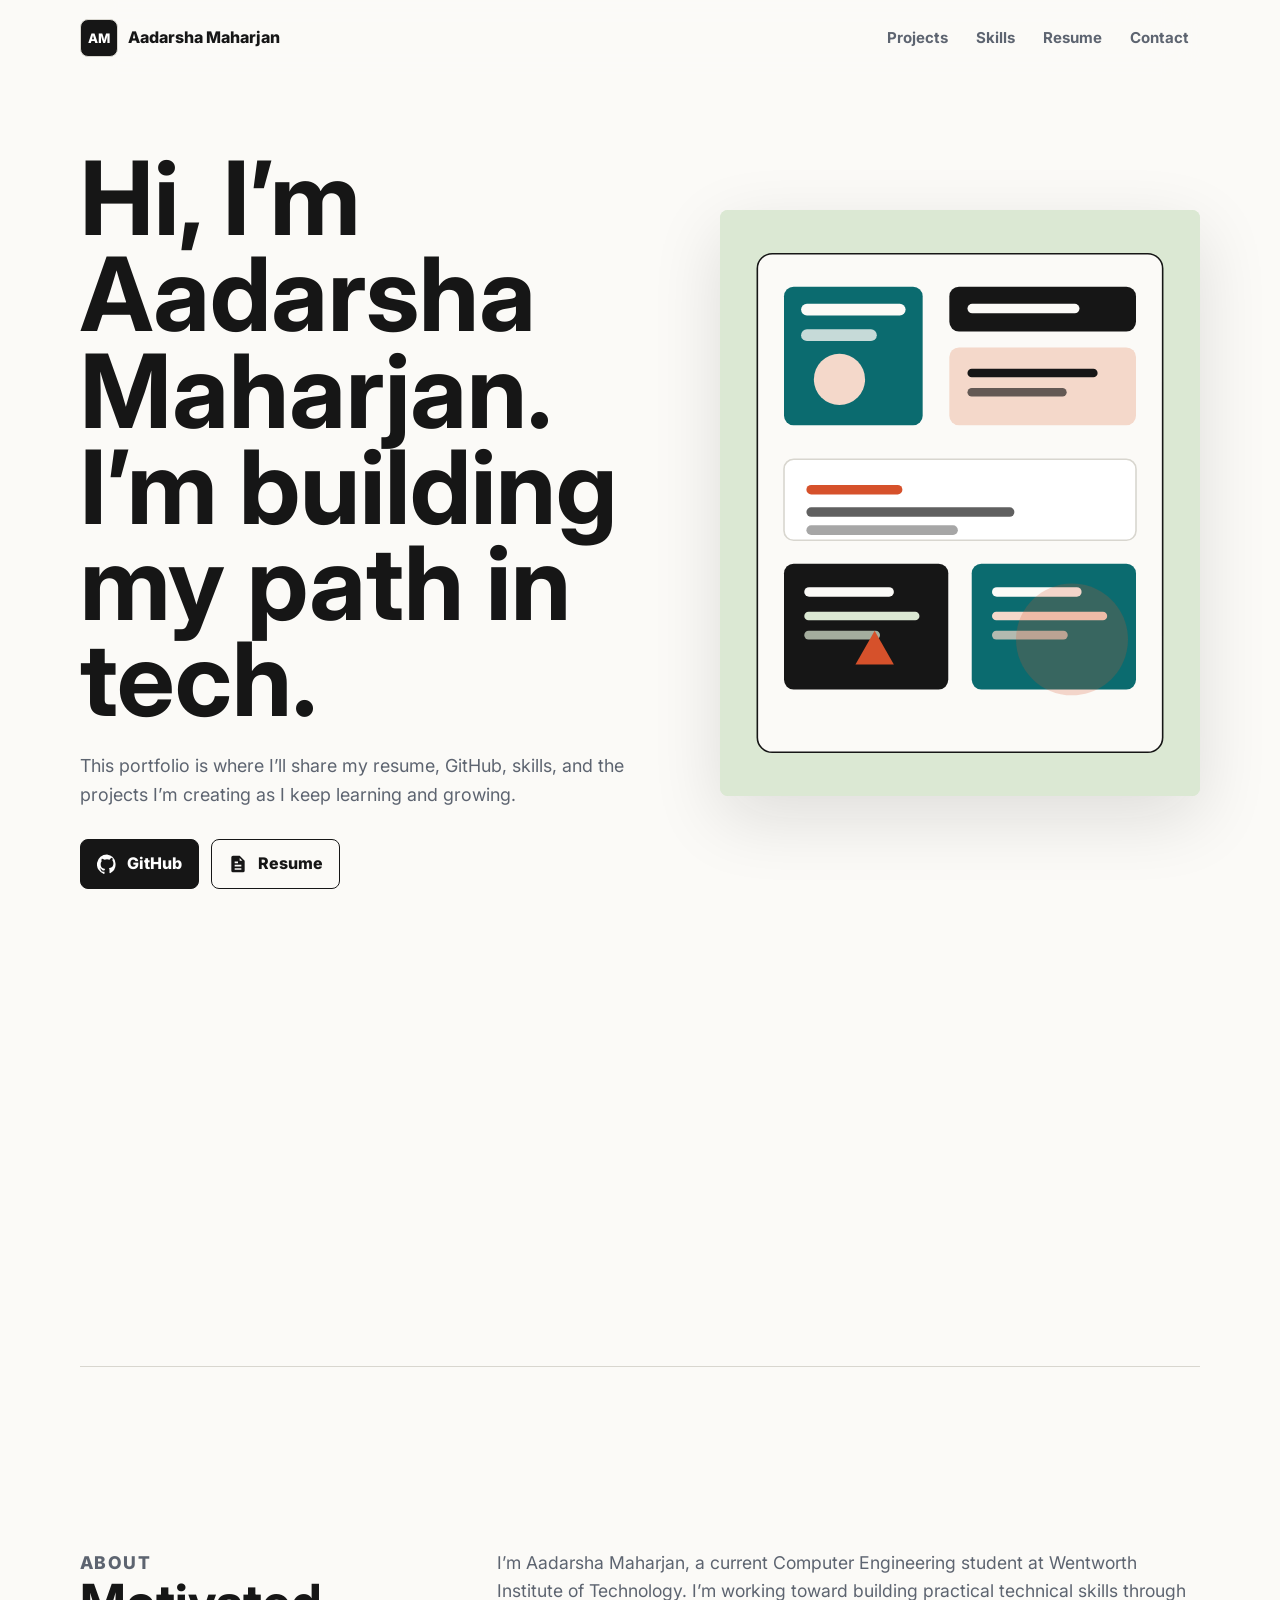
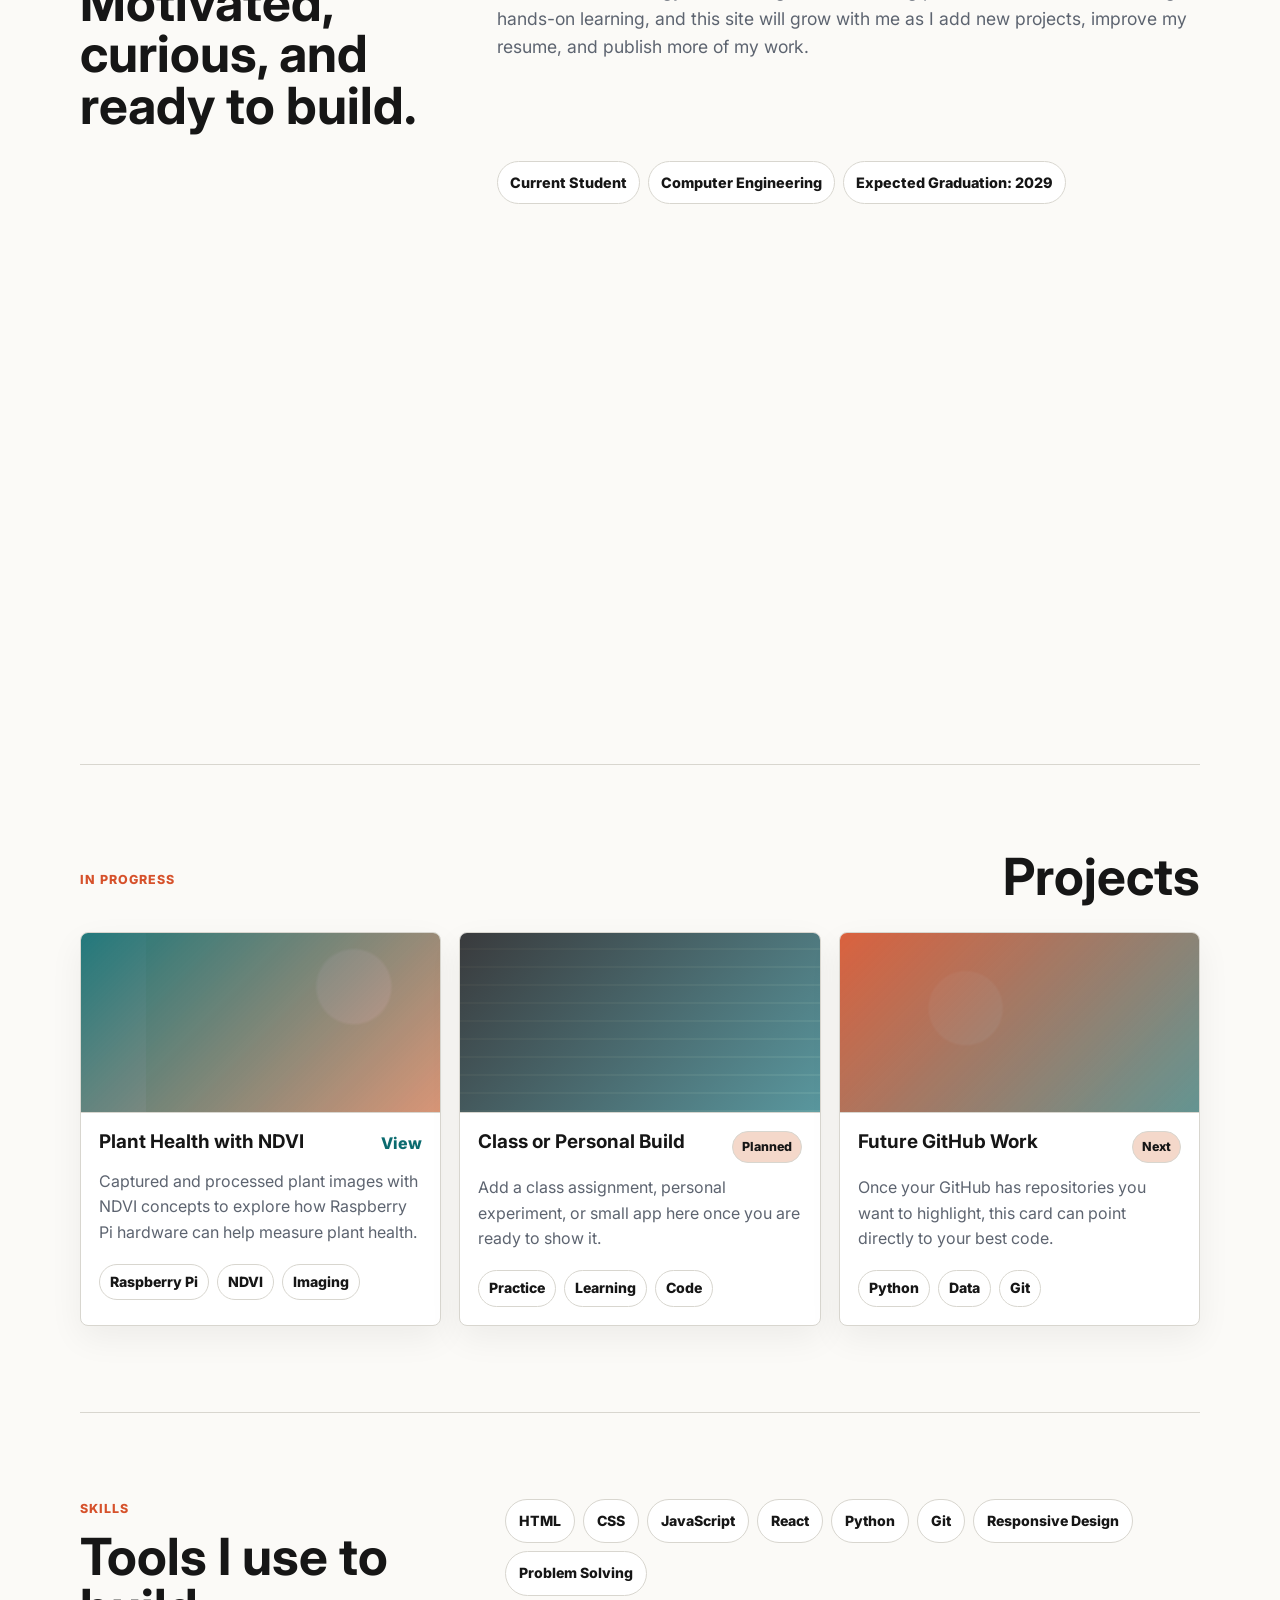
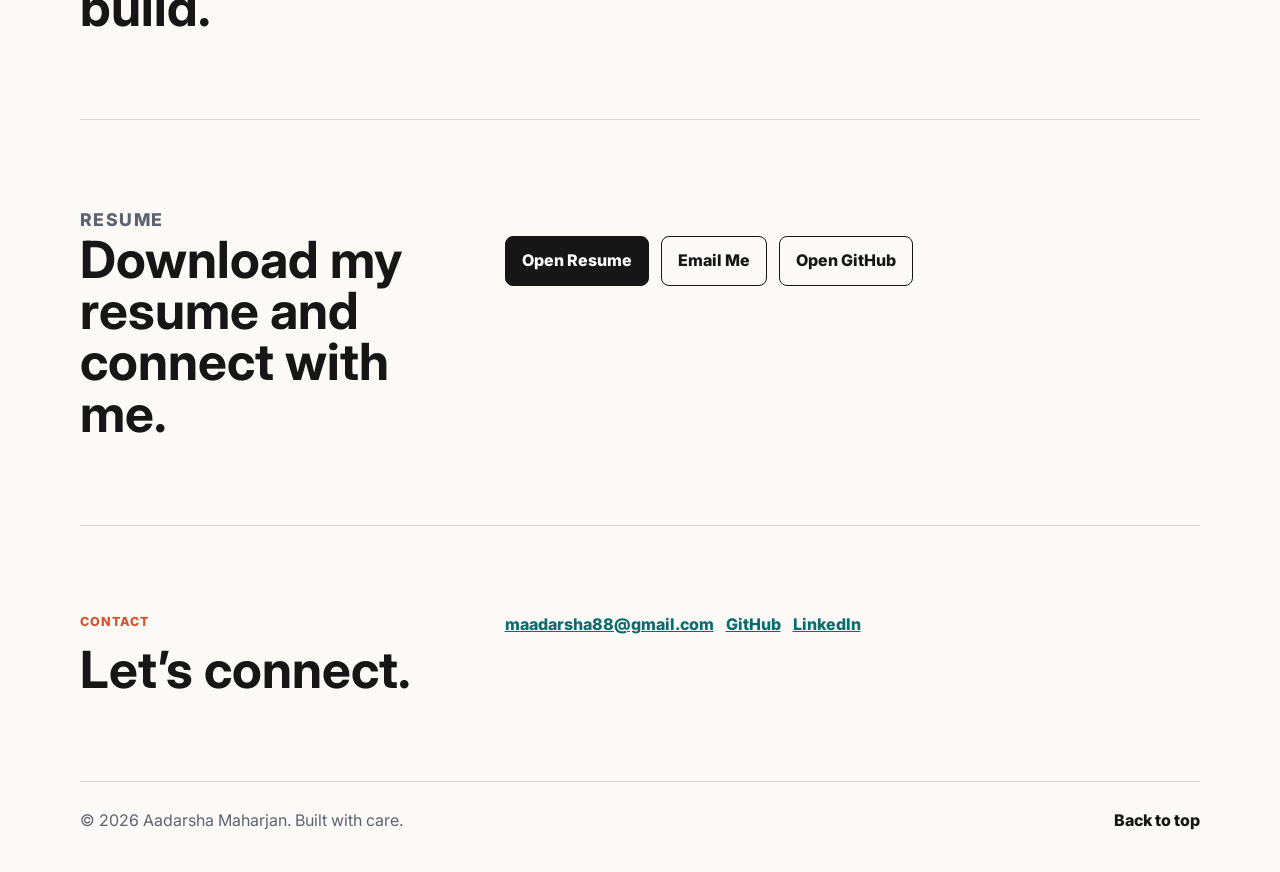
==== commit 968c00c0: "Update index.html" ====
--- a/index.html
+++ b/index.html
@@ -105,20 +105,27 @@
 
         <div class="project-grid">
           <article class="project-card">
-            <div class="project-media project-media-a"></div>
+            <div class="project-media project-media-ndvi"></div>
             <div class="project-body">
               <div class="project-topline">
-                <h3>First Portfolio Project</h3>
-                <span class="status-label">Coming Soon</span>
+                <h3>Plant Health with NDVI</h3>
+                <a
+                  href="ndvi-plant-health.html"
+                  target="_blank"
+                  rel="noreferrer"
+                  aria-label="View Plant Health with NDVI project"
+                >
+                  View
+                </a>
               </div>
               <p>
-                This space is ready for your first completed project, including a short summary,
-                tools used, and a live or GitHub link.
+                Captured and processed plant images with NDVI concepts to explore how Raspberry Pi
+                hardware can help measure plant health.
               </p>
-              <div class="tags" aria-label="First Portfolio Project technologies">
-                <span>HTML</span>
-                <span>CSS</span>
-                <span>JavaScript</span>
+              <div class="tags" aria-label="Plant Health with NDVI technologies">
+                <span>Raspberry Pi</span>
+                <span>NDVI</span>
+                <span>Imaging</span>
               </div>
             </div>
           </article>
--- a/styles.css
+++ b/styles.css
@@ -204,6 +204,11 @@
   --reveal-lift: calc((1 - var(--about-reveal-two, 0)) * 28px);
 }
 
+.js .about-step-three {
+  --reveal-opacity: var(--about-reveal-three, 0);
+  --reveal-lift: calc((1 - var(--about-reveal-three, 0)) * 24px);
+}
+
 @media (prefers-reduced-motion: reduce) {
   .js .scroll-fade {
     opacity: 1;
@@ -297,6 +302,23 @@
   font-size: 1.1rem;
 }
 
+.study-details {
+  grid-column: 2;
+  display: flex;
+  flex-wrap: wrap;
+  gap: 8px;
+}
+
+.study-details span {
+  border: 1px solid var(--line);
+  border-radius: 999px;
+  padding: 9px 12px;
+  background: var(--panel);
+  color: var(--ink);
+  font-size: 0.9rem;
+  font-weight: 800;
+}
+
 .section-heading {
   display: flex;
   align-items: end;
@@ -472,6 +494,10 @@
   .project-body p {
     min-height: 0;
   }
+
+  .study-details {
+    grid-column: auto;
+  }
 }
 
 @media (max-width: 520px) {
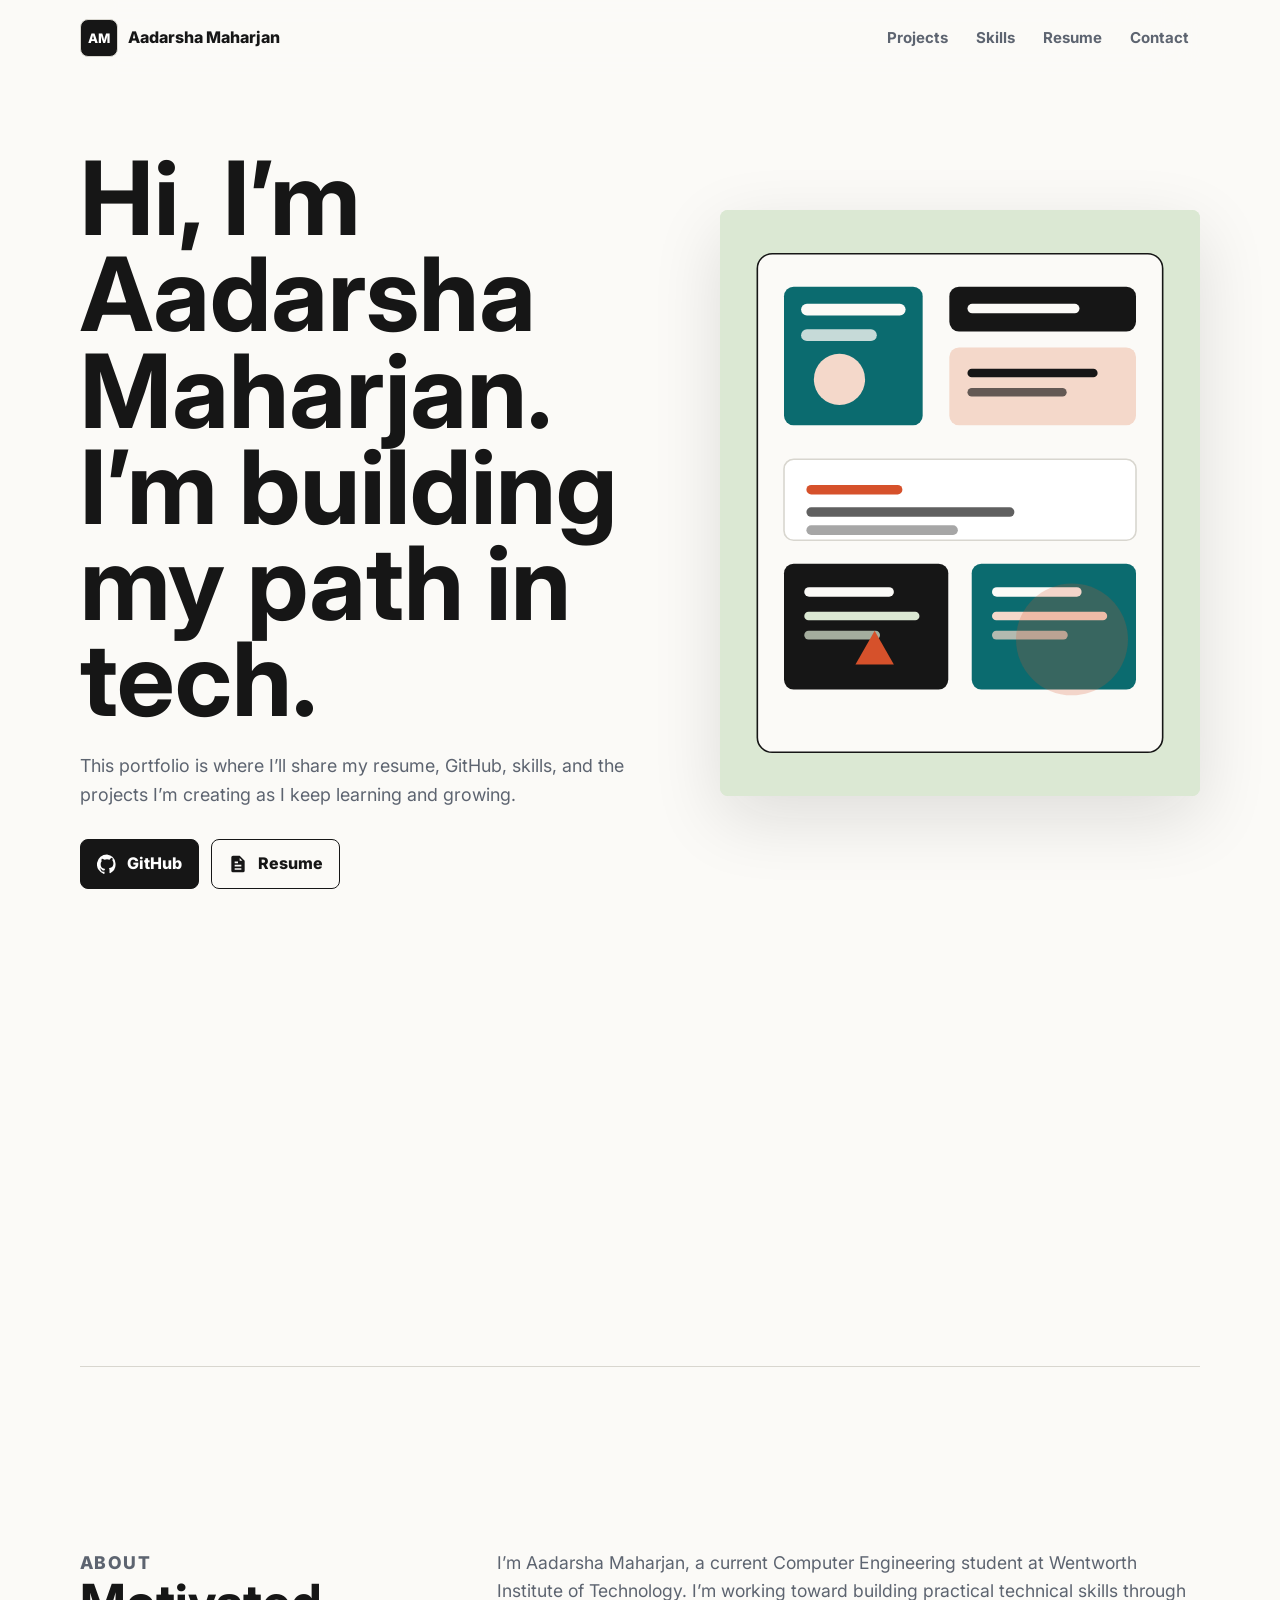
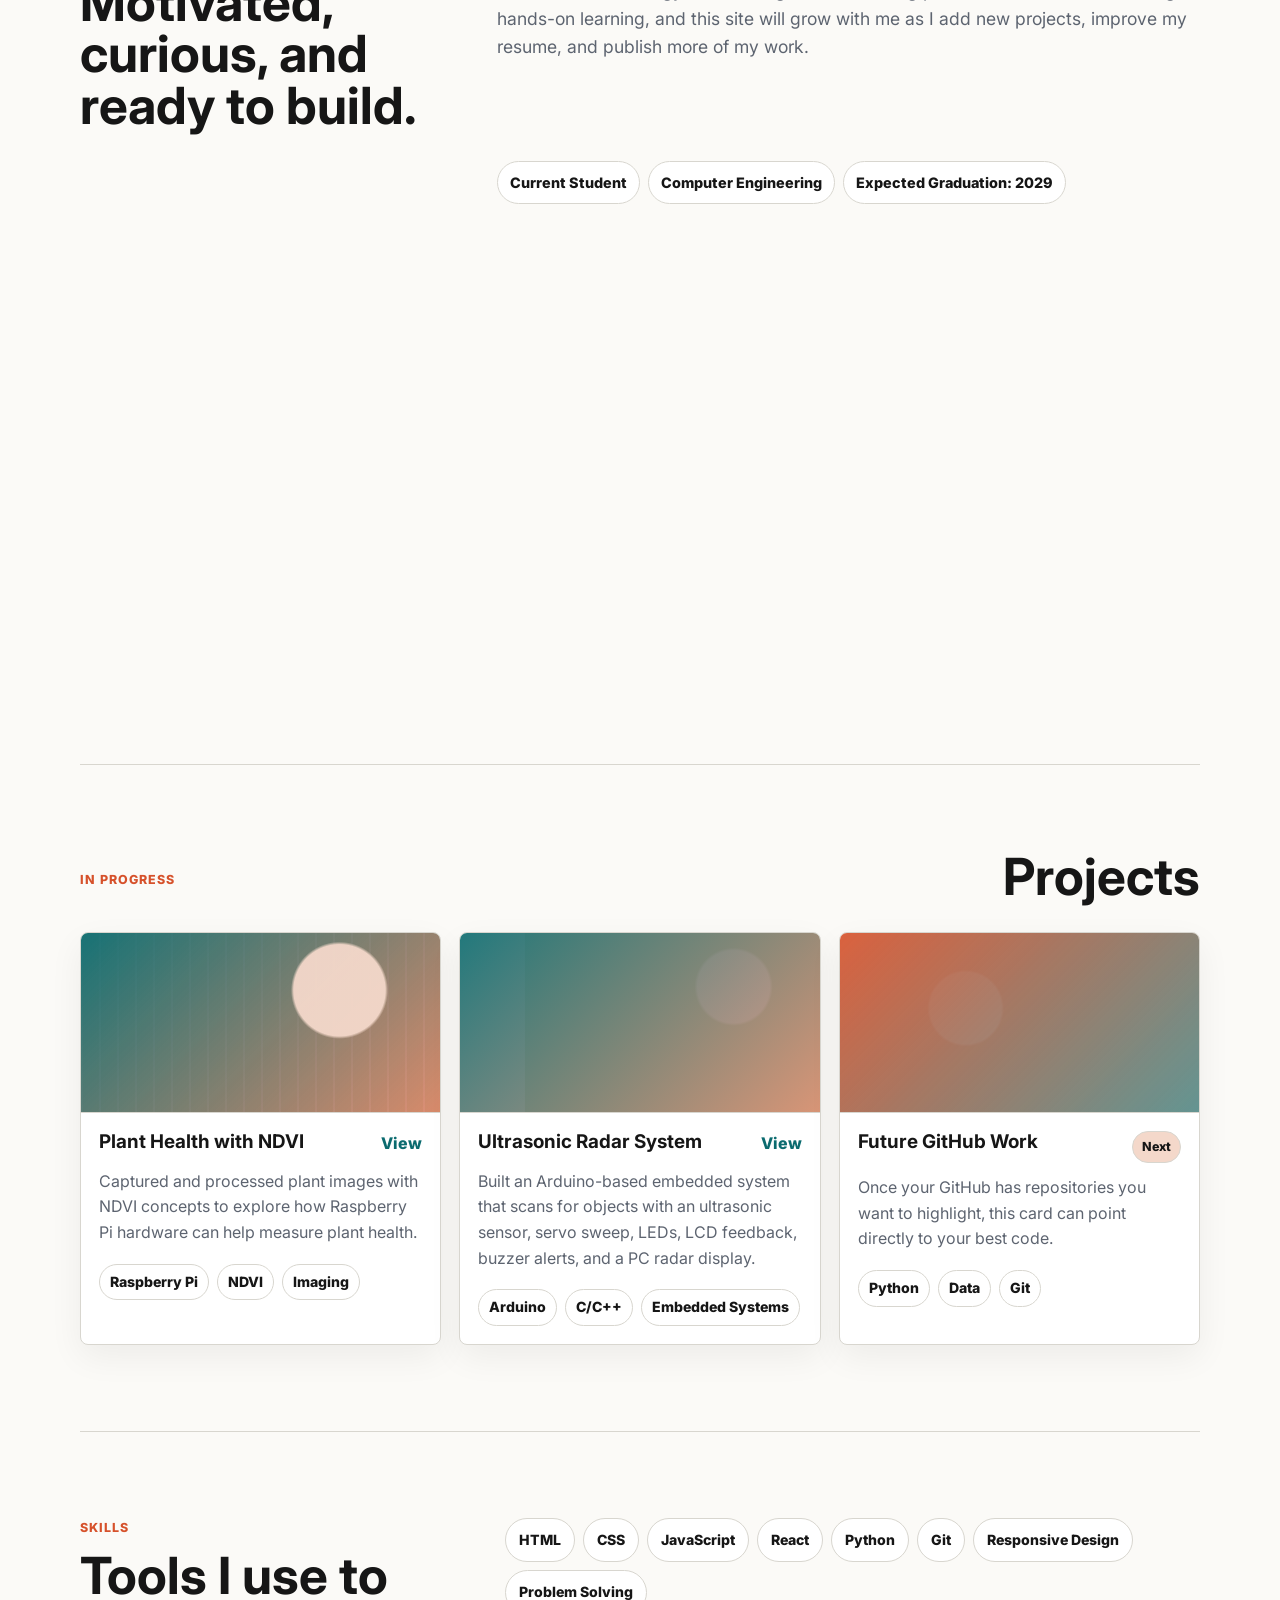
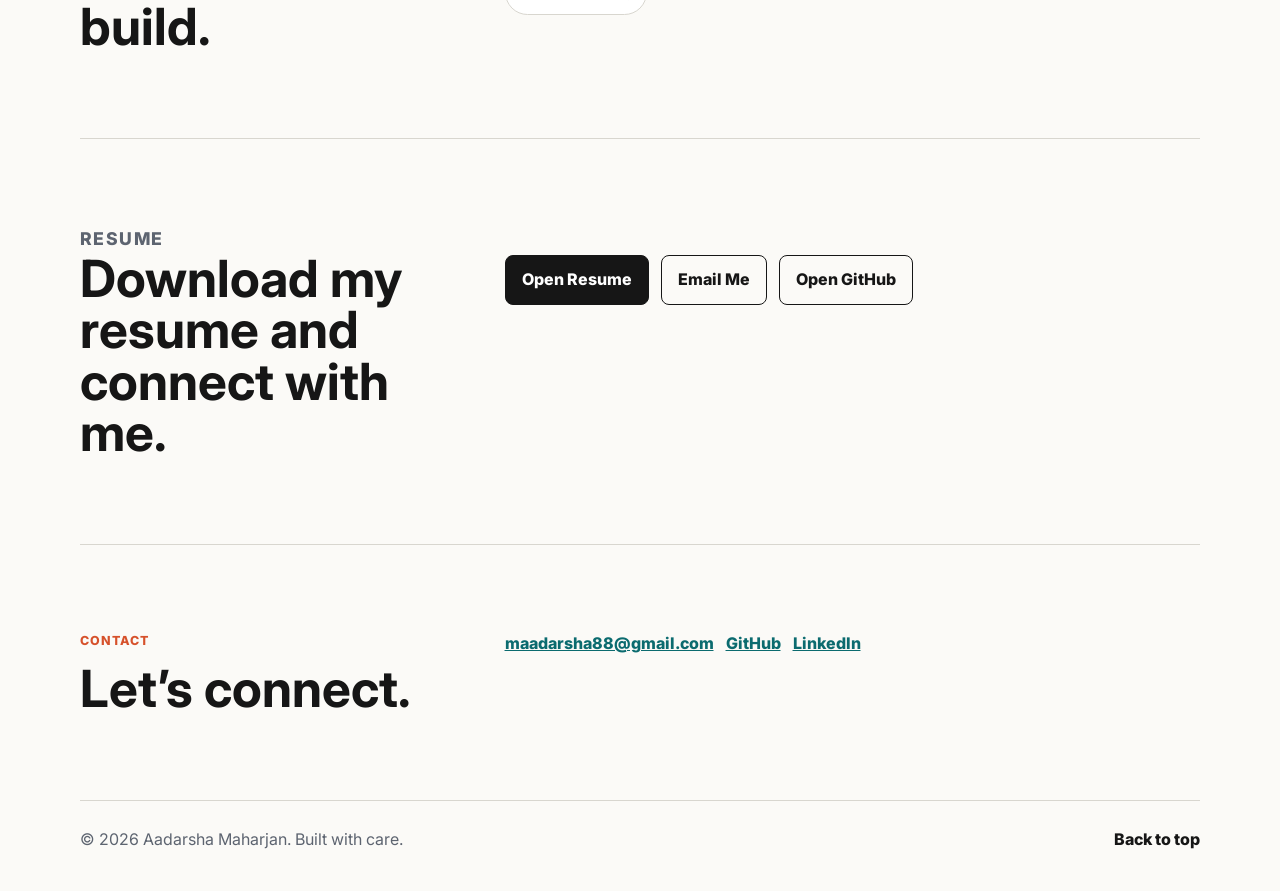
==== commit 19b8d884: "Revise project card for Ultrasonic Radar System Updated project card to reflect the Ultrasonic Radar" ====
--- a/index.html
+++ b/index.html
@@ -131,20 +131,27 @@
           </article>
 
           <article class="project-card">
-            <div class="project-media project-media-b"></div>
+            <div class="project-media project-media-radar"></div>
             <div class="project-body">
               <div class="project-topline">
-                <h3>Class or Personal Build</h3>
-                <span class="status-label">Planned</span>
+                <h3>Ultrasonic Radar System</h3>
+                <a
+                  href="ultrasonic-radar.html"
+                  target="_blank"
+                  rel="noreferrer"
+                  aria-label="View Ultrasonic Radar System project"
+                >
+                  View
+                </a>
               </div>
               <p>
-                Add a class assignment, personal experiment, or small app here once you are ready
-                to show it.
+                Built an Arduino-based embedded system that scans for objects with an ultrasonic
+                sensor, servo sweep, LEDs, LCD feedback, buzzer alerts, and a PC radar display.
               </p>
-              <div class="tags" aria-label="Class or Personal Build technologies">
-                <span>Practice</span>
-                <span>Learning</span>
-                <span>Code</span>
+              <div class="tags" aria-label="Ultrasonic Radar System technologies">
+                <span>Arduino</span>
+                <span>C/C++</span>
+                <span>Embedded Systems</span>
               </div>
             </div>
           </article>
--- a/styles.css
+++ b/styles.css
@@ -366,6 +366,14 @@
     radial-gradient(circle at 35% 42%, rgba(255, 255, 255, 0.75) 0 14%, transparent 15%);
 }
 
+.project-media-ndvi {
+  background-color: #dbe8d3;
+  background-image:
+    radial-gradient(circle at 72% 32%, rgba(244, 216, 202, 0.95) 0 16%, transparent 17%),
+    linear-gradient(135deg, rgba(11, 107, 111, 0.94), rgba(214, 81, 43, 0.62)),
+    repeating-linear-gradient(90deg, rgba(255, 255, 255, 0.56) 0 2px, transparent 2px 18px);
+}
+
 .project-body {
   padding: 18px;
 }
@@ -456,6 +464,106 @@
   text-decoration: none;
 }
 
+.project-hero {
+  display: grid;
+  grid-template-columns: minmax(0, 0.9fr) minmax(320px, 0.78fr);
+  gap: 44px;
+  align-items: center;
+  min-height: calc(100vh - 74px);
+  padding: 42px 0 74px;
+}
+
+.project-hero h1 {
+  font-size: clamp(2.8rem, 7vw, 6rem);
+}
+
+.project-lede {
+  max-width: 720px;
+  margin: 24px 0 0;
+  color: var(--muted);
+  font-size: 1.12rem;
+}
+
+.project-hero-image {
+  overflow: hidden;
+  border: 1px solid var(--line);
+  border-radius: 8px;
+  background: var(--green-soft);
+  box-shadow: var(--shadow);
+}
+
+.project-hero-image img,
+.photo-grid img {
+  display: block;
+  width: 100%;
+}
+
+.photo-grid img {
+  aspect-ratio: 4 / 3;
+  object-fit: cover;
+}
+
+.project-detail-grid {
+  display: grid;
+  grid-template-columns: minmax(220px, 0.55fr) minmax(0, 1fr);
+  gap: 42px;
+}
+
+.detail-copy {
+  display: grid;
+  gap: 18px;
+}
+
+.detail-copy p {
+  margin: 0;
+  color: var(--muted);
+  font-size: 1.06rem;
+}
+
+.process-list {
+  display: grid;
+  gap: 14px;
+  margin: 0;
+  padding-left: 20px;
+  color: var(--muted);
+  font-size: 1.06rem;
+}
+
+.component-grid {
+  display: flex;
+  flex-wrap: wrap;
+  gap: 10px;
+}
+
+.component-grid span {
+  border: 1px solid var(--line);
+  border-radius: 999px;
+  padding: 10px 13px;
+  background: var(--panel);
+  font-weight: 800;
+}
+
+.photo-grid {
+  display: grid;
+  grid-template-columns: repeat(2, minmax(0, 1fr));
+  gap: 18px;
+}
+
+.photo-grid figure {
+  margin: 0;
+  overflow: hidden;
+  border: 1px solid var(--line);
+  border-radius: 8px;
+  background: var(--panel);
+}
+
+.photo-grid figcaption {
+  padding: 12px 14px 14px;
+  color: var(--muted);
+  font-size: 0.94rem;
+  font-weight: 700;
+}
+
 @media (max-width: 860px) {
   .site-header {
     align-items: start;
@@ -491,6 +599,12 @@
     grid-template-columns: 1fr;
   }
 
+  .project-hero,
+  .project-detail-grid,
+  .photo-grid {
+    grid-template-columns: 1fr;
+  }
+
   .project-body p {
     min-height: 0;
   }
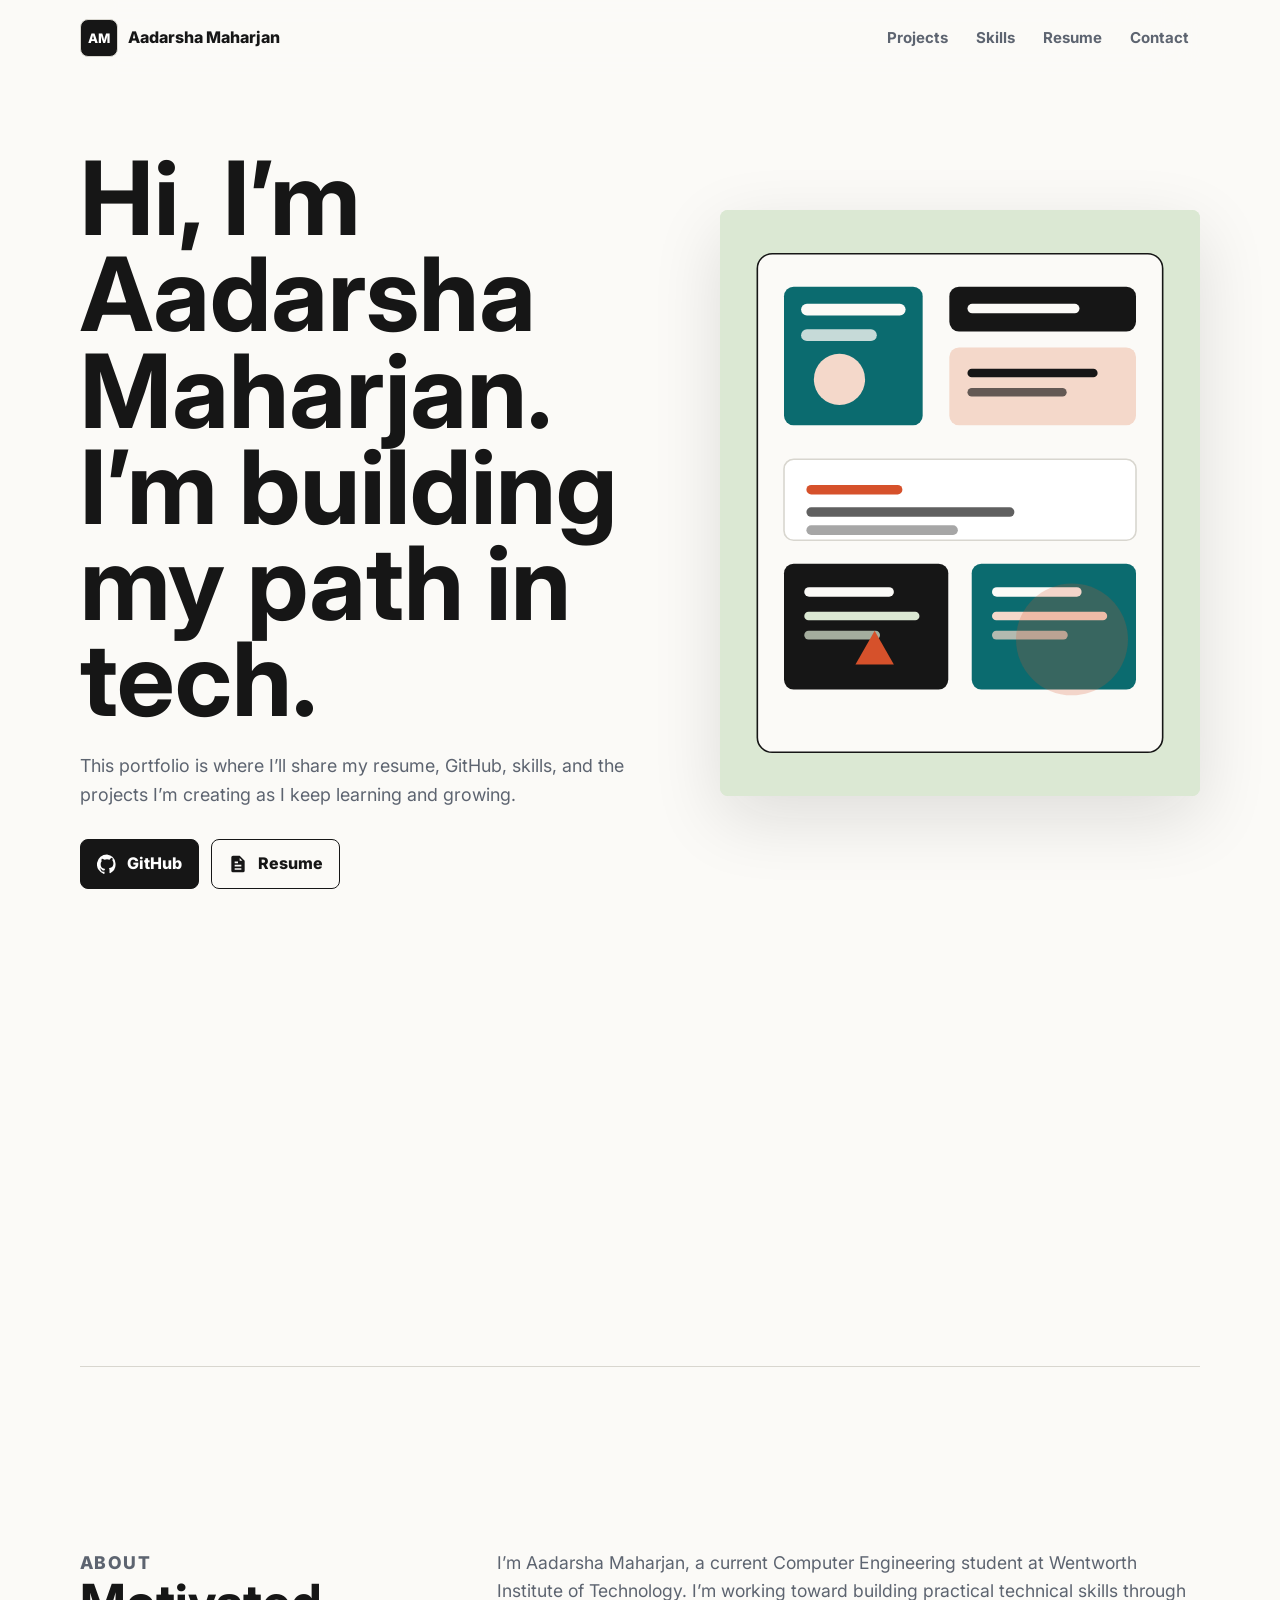
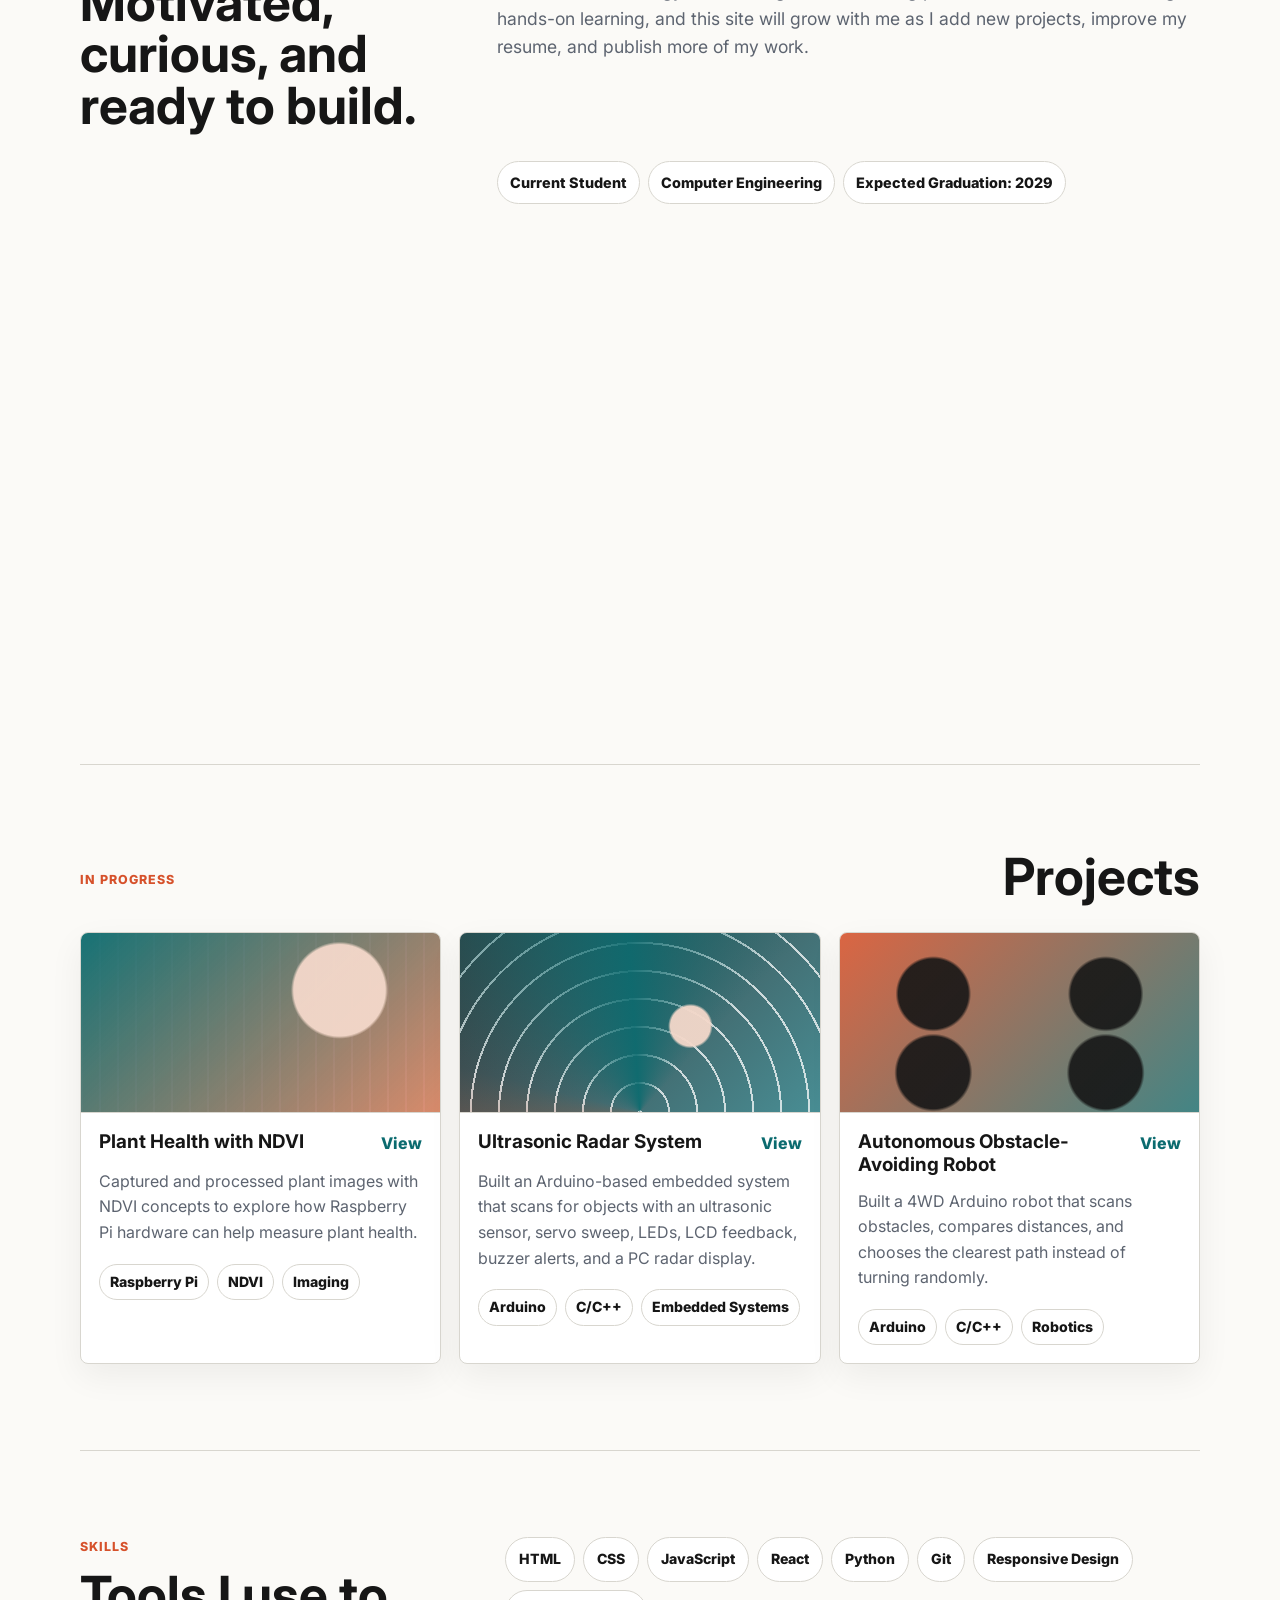
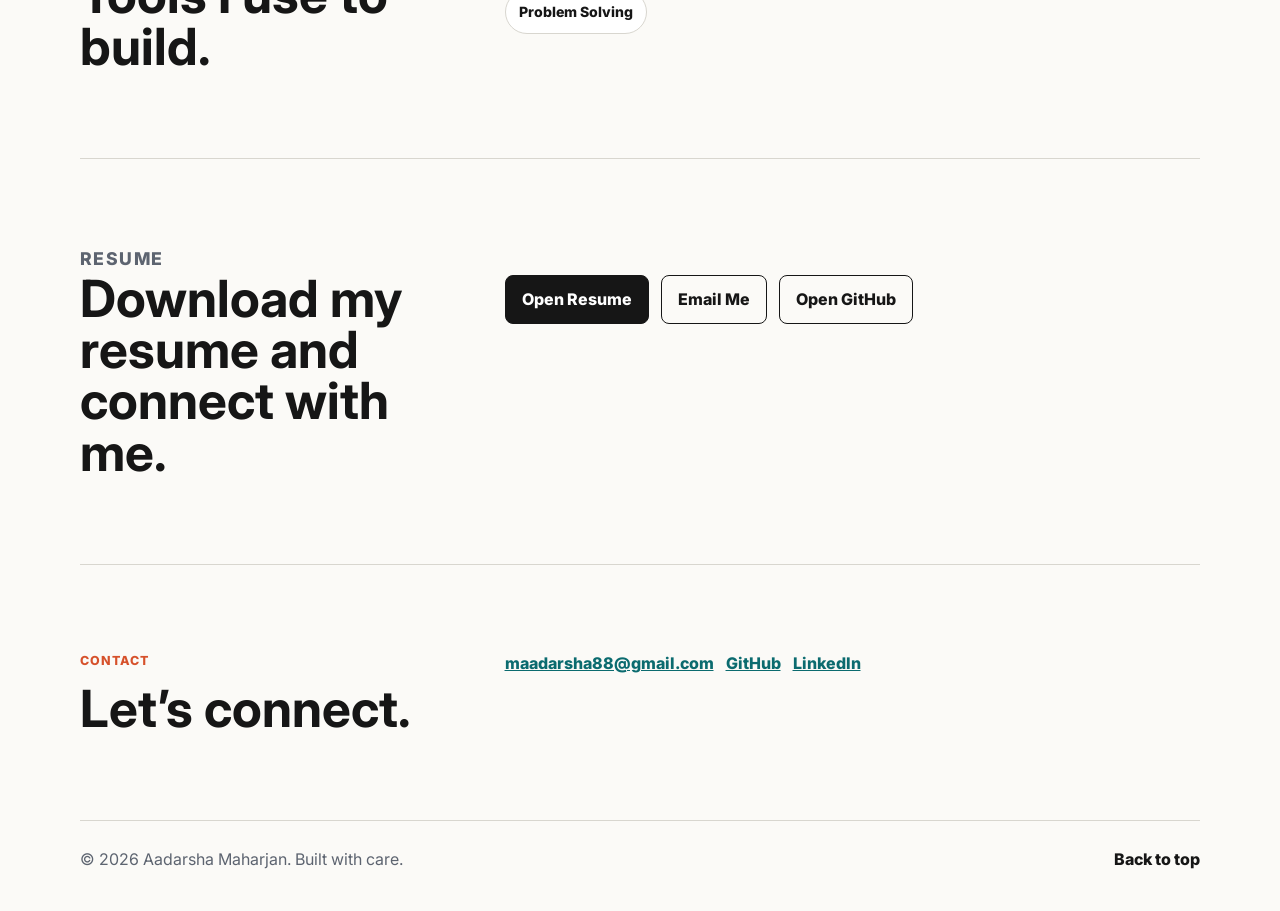
==== commit 124c413c: "Add files via upload" ====
--- a/index.html
+++ b/index.html
@@ -157,20 +157,27 @@
           </article>
 
           <article class="project-card">
-            <div class="project-media project-media-c"></div>
+            <div class="project-media project-media-robot"></div>
             <div class="project-body">
               <div class="project-topline">
-                <h3>Future GitHub Work</h3>
-                <span class="status-label">Next</span>
+                <h3>Autonomous Obstacle-Avoiding Robot</h3>
+                <a
+                  href="autonomous-obstacle-avoiding-robot.html"
+                  target="_blank"
+                  rel="noreferrer"
+                  aria-label="View Autonomous Obstacle-Avoiding Robot project"
+                >
+                  View
+                </a>
               </div>
               <p>
-                Once your GitHub has repositories you want to highlight, this card can point
-                directly to your best code.
+                Built a 4WD Arduino robot that scans obstacles, compares distances, and chooses
+                the clearest path instead of turning randomly.
               </p>
-              <div class="tags" aria-label="Future GitHub Work technologies">
-                <span>Python</span>
-                <span>Data</span>
-                <span>Git</span>
+              <div class="tags" aria-label="Autonomous Obstacle-Avoiding Robot technologies">
+                <span>Arduino</span>
+                <span>C/C++</span>
+                <span>Robotics</span>
               </div>
             </div>
           </article>
--- a/styles.css
+++ b/styles.css
@@ -374,6 +374,25 @@
     repeating-linear-gradient(90deg, rgba(255, 255, 255, 0.56) 0 2px, transparent 2px 18px);
 }
 
+.project-media-radar {
+  background-color: #d9dfeb;
+  background-image:
+    radial-gradient(circle at 64% 52%, rgba(244, 216, 202, 0.95) 0 8%, transparent 9%),
+    conic-gradient(from 205deg at 50% 100%, rgba(214, 81, 43, 0.92), transparent 22%, rgba(11, 107, 111, 0.9) 42%, transparent 55%),
+    repeating-radial-gradient(circle at 50% 100%, rgba(255, 255, 255, 0.74) 0 2px, transparent 2px 28px),
+    linear-gradient(135deg, rgba(22, 22, 22, 0.82), rgba(11, 107, 111, 0.7));
+}
+
+.project-media-robot {
+  background-color: #f4d8ca;
+  background-image:
+    radial-gradient(circle at 26% 34%, rgba(22, 22, 22, 0.9) 0 12%, transparent 13%),
+    radial-gradient(circle at 74% 34%, rgba(22, 22, 22, 0.9) 0 12%, transparent 13%),
+    radial-gradient(circle at 26% 78%, rgba(22, 22, 22, 0.9) 0 12%, transparent 13%),
+    radial-gradient(circle at 74% 78%, rgba(22, 22, 22, 0.9) 0 12%, transparent 13%),
+    linear-gradient(135deg, rgba(214, 81, 43, 0.85), rgba(11, 107, 111, 0.76));
+}
+
 .project-body {
   padding: 18px;
 }
@@ -533,14 +552,29 @@
   display: flex;
   flex-wrap: wrap;
   gap: 10px;
-}
-
-.component-grid span {
+  align-items: stretch;
+}
+
+.component-grid span,
+.component-grid .button {
+  display: inline-flex;
+  align-items: center;
+  justify-content: center;
+  min-height: 48px;
   border: 1px solid var(--line);
   border-radius: 999px;
   padding: 10px 13px;
   background: var(--panel);
-  font-weight: 800;
+  color: var(--ink);
+  font-weight: 800;
+  line-height: 1.2;
+  text-align: center;
+}
+
+.component-grid .button {
+  border-color: var(--ink);
+  border-radius: 8px;
+  background: transparent;
 }
 
 .photo-grid {
